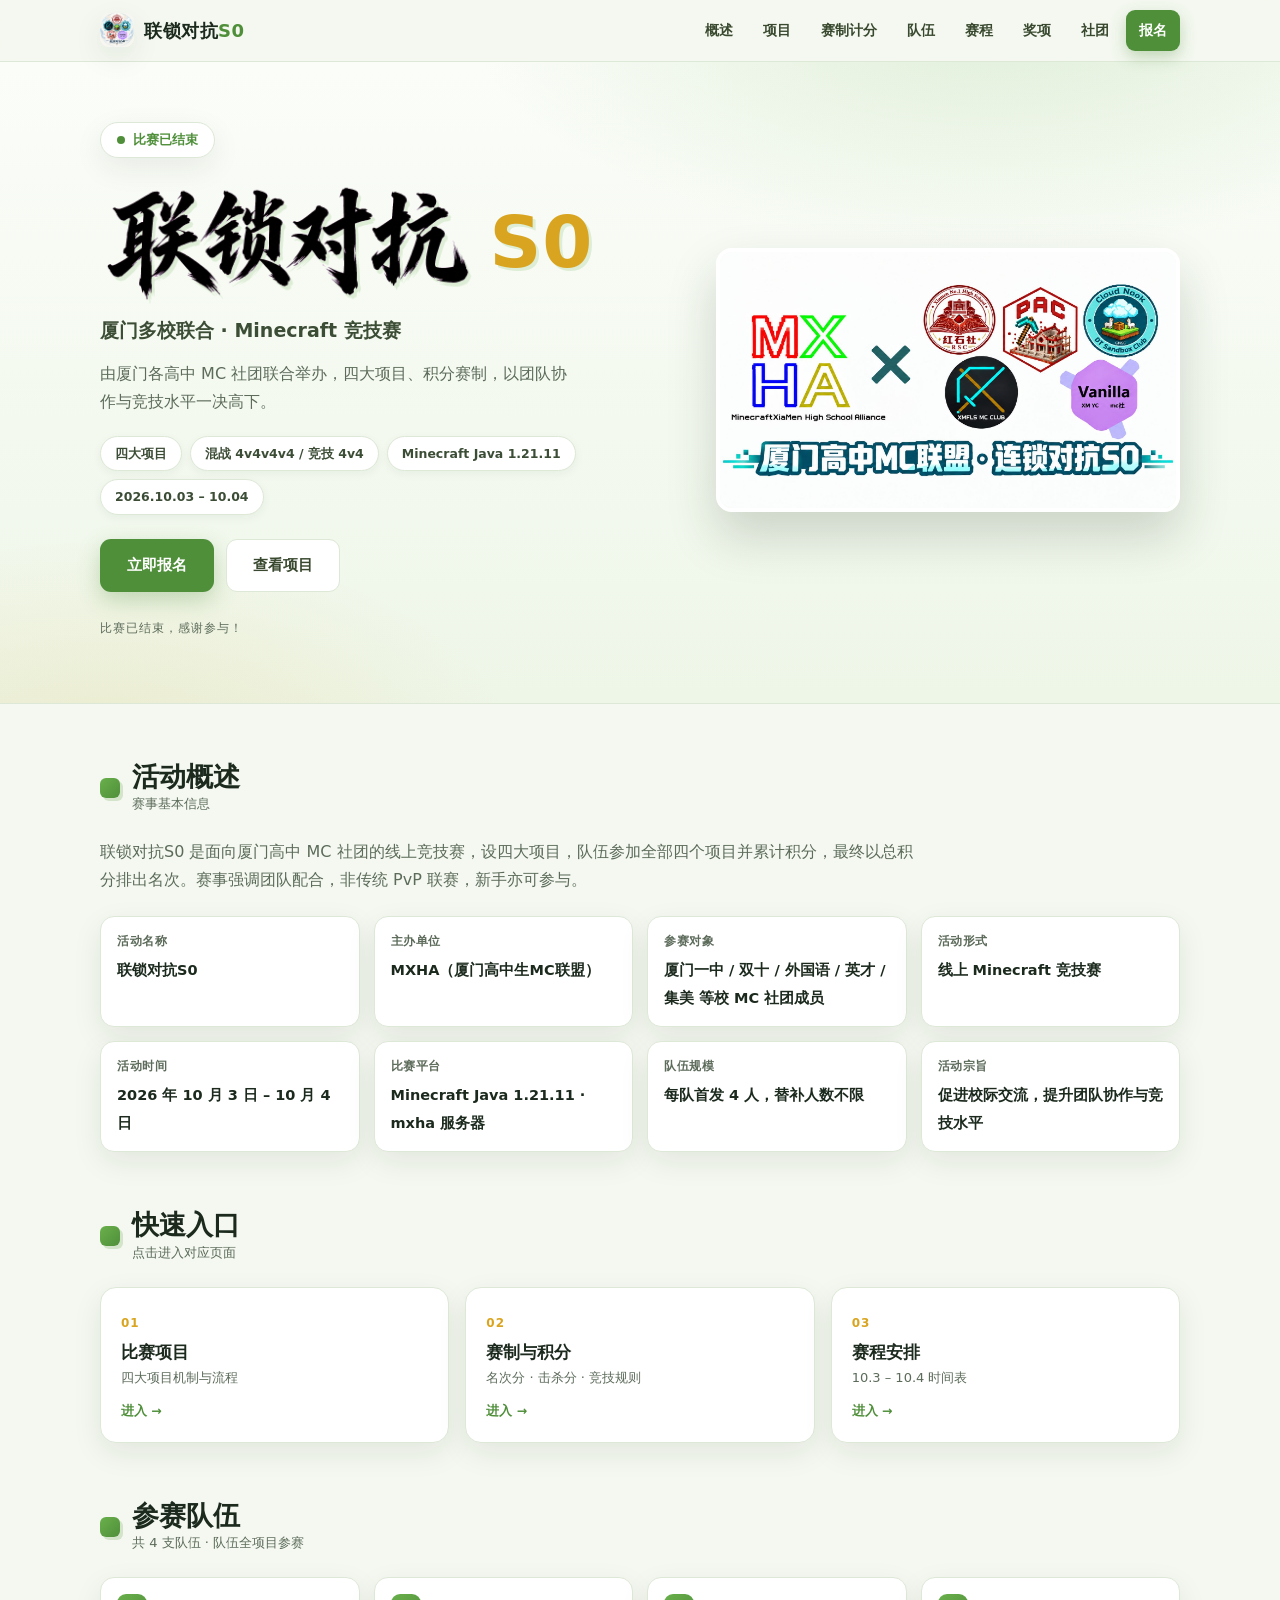
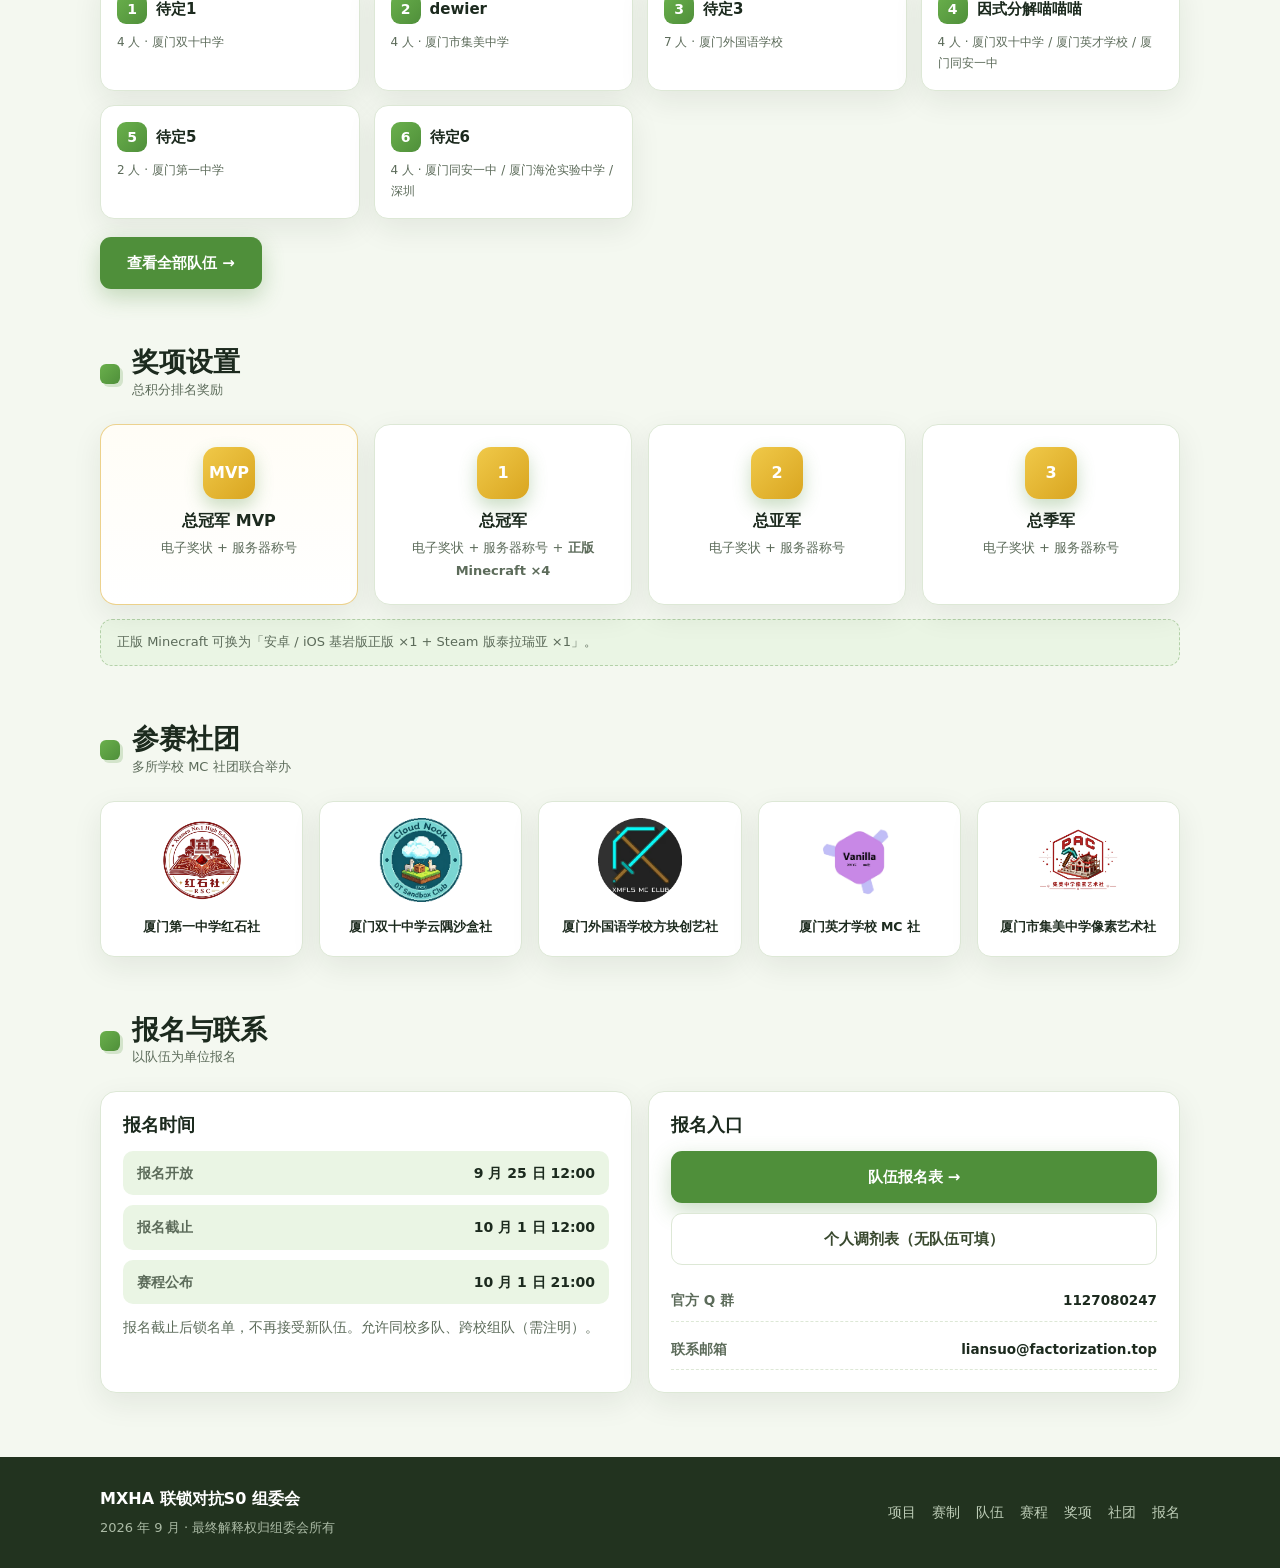
==== index.html @ 775bb88f "待定4更名因式分解喵喵喵+队长Shino_wu，队长置顶显示(v22)" ====
<!DOCTYPE html>
<html lang="zh-CN">
<head>
<meta charset="UTF-8">
<meta name="viewport" content="width=device-width, initial-scale=1">
<meta name="description" content="联锁对抗S0 · 厦门多校联合 Minecraft 竞技赛｜四大项目 · 积分赛制｜2026.10.03–10.04">
<title>联锁对抗S0 · 厦门多校联合 Minecraft 竞技赛</title>
<link rel="icon" href="assets/海报-圆形版.png">
<link rel="stylesheet" href="styles.css?v=22">
</head>
<body>

<a class="skip" href="#home">跳到内容</a>
<div class="progress" id="progress"></div>

<header class="nav" id="nav">
  <div class="nav-inner">
    <a class="brand" href="index.html">
      <img src="assets/海报-圆形版.png" alt="联锁对抗S0">
      <span>联锁对抗<em>S0</em></span>
    </a>
    <button class="nav-toggle" id="navToggle" aria-label="菜单">☰</button>
    <nav class="nav-links" id="navLinks">
      <a href="index.html#about">概述</a>
      <a href="projects.html">项目</a>
      <a href="rules.html">赛制计分</a>
      <a href="teams.html">队伍</a>
      <a href="schedule.html">赛程</a>
      <a href="index.html#awards">奖项</a>
      <a href="index.html#clubs">社团</a>
      <a class="nav-cta" href="index.html#join">报名</a>
    </nav>
  </div>
</header>

<main>

<!-- ================= HERO ================= -->
<section class="hero" id="home">
  <div class="hero-bg"></div>
  <div class="hero-inner">
    <div class="hero-text">
      <span class="badge" id="statusBadge"><i></i><span id="statusText">加载中…</span></span>
      <h1 class="hero-title"><img src="assets/title.png" alt="联锁对抗" class="hero-title-img"><span class="gold">S0</span></h1>
      <p class="sub">厦门多校联合 · Minecraft 竞技赛</p>
      <p class="lead">由厦门各高中 MC 社团联合举办，四大项目、积分赛制，以团队协作与竞技水平一决高下。</p>
      <div class="chips">
        <span class="chip">四大项目</span>
        <span class="chip">混战 4v4v4v4 / 竞技 4v4</span>
        <span class="chip">Minecraft Java 1.21.11</span>
        <span class="chip">2026.10.03 – 10.04</span>
      </div>
      <div class="hero-actions">
        <a class="btn btn-primary" href="index.html#join">立即报名</a>
        <a class="btn btn-ghost" href="projects.html">查看项目</a>
      </div>
      <div class="countdown" id="countdown" data-target="2026-10-03T18:30:00+08:00"></div>
    </div>
    <div class="hero-art">
      <img src="assets/海报-横版.jpg" alt="联锁对抗S0 宣传海报">
    </div>
  </div>
</section>

<!-- ================= 概述 ================= -->
<section class="section" id="about">
  <div class="sec-head">
    <span class="blk"></span>
    <div><h2>活动概述</h2><p>赛事基本信息</p></div>
  </div>
  <p class="about-desc">联锁对抗S0 是面向厦门高中 MC 社团的线上竞技赛，设四大项目，队伍参加全部四个项目并累计积分，最终以总积分排出名次。赛事强调团队配合，非传统 PvP 联赛，新手亦可参与。</p>
  <div class="facts">
    <div class="fact"><span>活动名称</span><b>联锁对抗S0</b></div>
    <div class="fact"><span>主办单位</span><b>MXHA（厦门高中生MC联盟）</b></div>
    <div class="fact"><span>参赛对象</span><b>厦门一中 / 双十 / 外国语 / 英才 / 集美 等校 MC 社团成员</b></div>
    <div class="fact"><span>活动形式</span><b>线上 Minecraft 竞技赛</b></div>
    <div class="fact"><span>活动时间</span><b>2026 年 10 月 3 日 – 10 月 4 日</b></div>
    <div class="fact"><span>比赛平台</span><b>Minecraft Java 1.21.11 · mxha 服务器</b></div>
    <div class="fact"><span>队伍规模</span><b>每队首发 4 人，替补人数不限</b></div>
    <div class="fact"><span>活动宗旨</span><b>促进校际交流，提升团队协作与竞技水平</b></div>
  </div>
</section>

<!-- ================= 快捷入口 ================= -->
<section class="section" id="hub">
  <div class="sec-head">
    <span class="blk"></span>
    <div><h2>快速入口</h2><p>点击进入对应页面</p></div>
  </div>
  <div class="hub-grid">
    <a class="hub-card" href="projects.html">
      <span class="hnum">01</span>
      <h3>比赛项目</h3>
      <p>四大项目机制与流程</p>
      <span class="harrow">进入 →</span>
    </a>
    <a class="hub-card" href="rules.html">
      <span class="hnum">02</span>
      <h3>赛制与积分</h3>
      <p>名次分 · 击杀分 · 竞技规则</p>
      <span class="harrow">进入 →</span>
    </a>
    <a class="hub-card" href="schedule.html">
      <span class="hnum">03</span>
      <h3>赛程安排</h3>
      <p>10.3 – 10.4 时间表</p>
      <span class="harrow">进入 →</span>
    </a>
  </div>
</section>

<!-- ================= 队伍预览 ================= -->
<section class="section" id="teams">
  <div class="sec-head">
    <span class="blk"></span>
    <div><h2>参赛队伍</h2><p>共 4 支队伍 · 队伍全项目参赛</p></div>
  </div>
  <div class="team-preview" id="teamPreview"></div>
  <noscript>
    <div class="team-preview">
      <a class="tmini" href="teams.html"><span class="tmini-head"><span class="tmini-num">1</span><span class="tmini-name">待定1</span></span><span class="tmini-meta">4 人 · 厦门双十中学</span></a>
      <a class="tmini" href="teams.html"><span class="tmini-head"><span class="tmini-num">2</span><span class="tmini-name">dewier</span></span><span class="tmini-meta">4 人 · 厦门市集美中学</span></a>
      <a class="tmini" href="teams.html"><span class="tmini-head"><span class="tmini-num">3</span><span class="tmini-name">待定3</span></span><span class="tmini-meta">7 人 · 厦门外国语学校</span></a>
      <a class="tmini" href="teams.html"><span class="tmini-head"><span class="tmini-num">4</span><span class="tmini-name">因式分解喵喵喵</span></span><span class="tmini-meta">4 人 · 厦门双十中学 / 厦门英才学校 / 厦门同安一中</span></a>
      <a class="tmini" href="teams.html"><span class="tmini-head"><span class="tmini-num">5</span><span class="tmini-name">待定5</span></span><span class="tmini-meta">2 人 · 厦门第一中学</span></a>
      <a class="tmini" href="teams.html"><span class="tmini-head"><span class="tmini-num">6</span><span class="tmini-name">待定6</span></span><span class="tmini-meta">4 人 · 厦门同安一中 / 厦门海沧实验中学 / 深圳</span></a>
    </div>
  </noscript>
  <div class="hero-actions" style="margin-top:18px">
    <a class="btn btn-primary" href="teams.html">查看全部队伍 →</a>
  </div>
</section>

<!-- ================= 奖项 ================= -->
<section class="section" id="awards">
  <div class="sec-head">
    <span class="blk"></span>
    <div><h2>奖项设置</h2><p>总积分排名奖励</p></div>
  </div>
  <div class="awards">
    <div class="award gold-award"><div class="medal">MVP</div><h3>总冠军 MVP</h3><p>电子奖状 + 服务器称号</p></div>
    <div class="award"><div class="medal">1</div><h3>总冠军</h3><p>电子奖状 + 服务器称号 + <b>正版 Minecraft ×4</b></p></div>
    <div class="award"><div class="medal">2</div><h3>总亚军</h3><p>电子奖状 + 服务器称号</p></div>
    <div class="award"><div class="medal">3</div><h3>总季军</h3><p>电子奖状 + 服务器称号</p></div>
  </div>
  <div class="note">正版 Minecraft 可换为「安卓 / iOS 基岩版正版 ×1 + Steam 版泰拉瑞亚 ×1」。</div>
</section>

<!-- ================= 社团 ================= -->
<section class="section" id="clubs">
  <div class="sec-head">
    <span class="blk"></span>
    <div><h2>参赛社团</h2><p>多所学校 MC 社团联合举办</p></div>
  </div>
  <div class="clubs">
    <div class="club"><img src="assets/厦门第一中学红石社-社徽.png" alt="厦门第一中学红石社"><span>厦门第一中学红石社</span></div>
    <div class="club"><img src="assets/厦门双十中学云隅沙盒社-社徽.png" alt="厦门双十中学云隅沙盒社"><span>厦门双十中学云隅沙盒社</span></div>
    <div class="club"><img src="assets/厦门外国语学校方块创艺社-社徽.png" alt="厦门外国语学校方块创艺社"><span>厦门外国语学校方块创艺社</span></div>
    <div class="club"><img src="assets/厦门英才学校mc社-社徽.png" alt="厦门英才学校 MC 社"><span>厦门英才学校 MC 社</span></div>
    <div class="club"><img src="assets/厦门市集美中学像素艺术社-社徽.png" alt="厦门市集美中学像素艺术社"><span>厦门市集美中学像素艺术社</span></div>
  </div>
</section>

<!-- ================= 报名 ================= -->
<section class="section" id="join">
  <div class="sec-head">
    <span class="blk"></span>
    <div><h2>报名与联系</h2><p>以队伍为单位报名</p></div>
  </div>
  <div class="join-grid">
    <div class="join-card">
      <h3>报名时间</h3>
      <ul class="timeline">
        <li><span>报名开放</span><b>9 月 25 日 12:00</b></li>
        <li><span>报名截止</span><b>10 月 1 日 12:00</b></li>
        <li><span>赛程公布</span><b>10 月 1 日 21:00</b></li>
      </ul>
      <p class="muted">报名截止后锁名单，不再接受新队伍。允许同校多队、跨校组队（需注明）。</p>
    </div>
    <div class="join-card">
      <h3>报名入口</h3>
      <a class="btn btn-primary block" href="https://wj.qq.com/s2/28008100/887n/" target="_blank" rel="noopener">队伍报名表 →</a>
      <a class="btn btn-ghost block" href="https://wj.qq.com/s2/28017419/l4mc/" target="_blank" rel="noopener">个人调剂表（无队伍可填）</a>
      <div class="contact">
        <div><span>官方 Q 群</span><b>1127080247</b></div>
        <div><span>联系邮箱</span><b>liansuo@factorization.top</b></div>
      </div>
    </div>
  </div>
</section>

</main>

<footer class="footer">
  <div class="footer-inner">
    <div>
      <b>MXHA 联锁对抗S0 组委会</b>
      <p>2026 年 9 月 · 最终解释权归组委会所有</p>
    </div>
    <div class="footer-links">
      <a href="projects.html">项目</a>
      <a href="rules.html">赛制</a>
      <a href="teams.html">队伍</a>
      <a href="schedule.html">赛程</a>
      <a href="#awards">奖项</a>
      <a href="#clubs">社团</a>
      <a href="#join">报名</a>
    </div>
  </div>
</footer>

<script src="app.js?v=22"></script>
<script src="data/teams.js?v=22"></script>
<script>
(function () {
  'use strict';
  var D = window.LSF_TEAMS;
  if (!D || !D.teams) return;
  var host = document.getElementById('teamPreview');
  if (!host) return;
  D.teams.forEach(function (t) {
    var a = document.createElement('a');
    a.className = 'tmini';
    a.setAttribute('href', 'teams.html');
    var head = document.createElement('span');
    head.className = 'tmini-head';
    var num = document.createElement('span');
    num.className = 'tmini-num';
    num.textContent = t.id;
    var name = document.createElement('span');
    name.className = 'tmini-name';
    name.textContent = t.name;
    head.appendChild(num);
    head.appendChild(name);
    a.appendChild(head);
    var meta = document.createElement('span');
    meta.className = 'tmini-meta';
    meta.textContent = t.members.length + ' 人 · ' + t.schools.join(' / ');
    a.appendChild(meta);
    host.appendChild(a);
  });
})();
</script>
</body>
</html>
---- styles.css ----
:root{
  --grass:#4f8f3a;
  --grass2:#6ab04c;
  --grass-soft:#eaf5e4;
  --gold:#d9a520;
  --gold-soft:#fbf3dc;
  --ink:#1c2a1e;
  --muted:#5c6b5a;
  --line:#dde8d6;
  --card:#ffffff;
  --bg:#f4f8f0;
  --bg2:#eaf2e3;
  --shadow:0 10px 30px rgba(28,42,30,.08);
  --radius:16px;
  --max:1120px;
}
*{box-sizing:border-box}
html{scroll-behavior:smooth}
body{
  margin:0; background:var(--bg); color:var(--ink);
  font-family:"Noto Sans SC","PingFang SC","Microsoft YaHei",system-ui,-apple-system,"Segoe UI",sans-serif;
  line-height:1.75; -webkit-font-smoothing:antialiased;
}
a{color:inherit; text-decoration:none}
img{max-width:100%; display:block}
h1,h2,h3,h4{line-height:1.25; margin:0}
p{margin:0}
.skip{position:absolute;left:-999px;top:0;background:#fff;padding:8px 14px;border-radius:0 0 8px 0;z-index:99}
.skip:focus{left:0}

/* progress */
.progress{position:fixed;top:0;left:0;height:3px;width:0;z-index:60;
  background:linear-gradient(90deg,var(--grass2),var(--gold));transition:width .1s linear}

/* nav */
.nav{position:sticky;top:0;z-index:50;background:rgba(244,248,240,.82);
  backdrop-filter:blur(12px);border-bottom:1px solid var(--line)}
.nav-inner{max-width:var(--max);margin:0 auto;padding:10px 20px;display:flex;align-items:center;gap:18px}
.brand{display:flex;align-items:center;gap:10px;font-weight:900;font-size:18px;letter-spacing:.5px}
.brand img{width:34px;height:34px;border-radius:9px;object-fit:cover;box-shadow:var(--shadow)}
.brand em{color:var(--grass);font-style:normal}
.nav-links{margin-left:auto;display:flex;align-items:center;gap:4px}
.nav-links a{padding:8px 13px;border-radius:9px;font-size:14px;font-weight:600;color:#39492f;transition:.2s}
.nav-links a:hover{background:var(--grass-soft);color:var(--grass)}
.nav-cta{background:var(--grass);color:#fff !important;box-shadow:0 6px 16px rgba(79,143,58,.32)}
.nav-cta:hover{background:#457d32;color:#fff !important}
.nav-toggle{display:none;margin-left:auto;background:none;border:0;font-size:22px;color:var(--ink);cursor:pointer}

/* hero */
.hero{position:relative;overflow:hidden;border-bottom:1px solid var(--line)}
.hero-bg{position:absolute;inset:0;
  background:
    radial-gradient(900px 420px at 78% -10%,rgba(106,176,76,.20),transparent 60%),
    radial-gradient(700px 380px at 8% 110%,rgba(217,165,32,.14),transparent 60%),
    linear-gradient(180deg,#fbfdf9,#eef6e8);
}
.hero-inner{position:relative;max-width:var(--max);margin:0 auto;padding:60px 20px 64px;
  display:grid;grid-template-columns:1.1fr .9fr;gap:48px;align-items:center}
.badge{display:inline-flex;align-items:center;gap:8px;padding:6px 16px;border-radius:999px;
  background:#fff;border:1px solid var(--line);font-size:13px;font-weight:700;color:var(--grass);box-shadow:var(--shadow)}
.badge i{width:8px;height:8px;border-radius:50%;background:currentColor}
.badge.is-live{color:#d9534f} .badge.is-live i{animation:blink 1s steps(2) infinite}
.badge.is-soon{color:#8a948a}
@keyframes blink{50%{opacity:.25}}
.hero h1{font-size:clamp(40px,7vw,72px);font-weight:900;letter-spacing:1px;margin:18px 0 6px;color:#22331f;
  text-shadow:3px 3px 0 rgba(106,176,76,.18)}
.hero h1 .gold{color:var(--gold)}
.hero-title{display:flex;align-items:center;gap:14px;flex-wrap:wrap}
.hero-title-img{height:clamp(64px,11vw,132px);width:auto;display:block;
  filter:drop-shadow(3px 4px 0 rgba(106,176,76,.18))}
.sub{font-size:clamp(15px,2.4vw,19px);font-weight:800;color:#3c4d36}
.lead{margin-top:12px;color:var(--muted);max-width:46ch}
.chips{display:flex;flex-wrap:wrap;gap:8px;margin-top:20px}
.chip{font-size:12.5px;font-weight:700;color:#3c4d36;background:#fff;border:1px solid var(--line);
  border-radius:999px;padding:6px 14px;box-shadow:0 3px 10px rgba(28,42,30,.05)}
.hero-actions{display:flex;gap:12px;margin-top:24px;flex-wrap:wrap}
.btn{display:inline-block;padding:12px 26px;border-radius:11px;font-weight:800;font-size:15px;
  border:1px solid transparent;cursor:pointer;transition:.22s}
.btn-primary{background:var(--grass);color:#fff;box-shadow:0 8px 22px rgba(79,143,58,.3)}
.btn-primary:hover{transform:translateY(-2px);box-shadow:0 12px 26px rgba(79,143,58,.36)}
.btn-ghost{background:#fff;border-color:var(--line);color:#39492f}
.btn-ghost:hover{border-color:var(--grass);color:var(--grass)}
.btn.block{display:block;text-align:center;margin-bottom:10px}
.countdown{display:flex;gap:10px;flex-wrap:wrap;margin-top:26px}
.cd-box{min-width:66px;padding:9px 14px;border-radius:12px;background:#22331f;color:#eef7e8;text-align:center;box-shadow:var(--shadow)}
.cd-box b{display:block;font-size:22px;font-weight:900}
.cd-box span{font-size:11px;opacity:.75;letter-spacing:1px}
.cd-label{width:100%;font-size:12px;color:var(--muted);letter-spacing:1px}
.hero-art img{border-radius:var(--radius);box-shadow:0 24px 50px rgba(28,42,30,.18);border:4px solid #fff}

/* section */
.section{max-width:var(--max);margin:0 auto;padding:56px 20px 0}
.sec-head{display:flex;align-items:center;gap:12px;margin-bottom:22px}
.sec-head .blk{width:20px;height:20px;border-radius:6px;flex:none;
  background:linear-gradient(135deg,var(--grass2),var(--grass));box-shadow:3px 3px 0 rgba(79,143,58,.2)}
.sec-head h2{font-size:clamp(21px,3.4vw,27px);font-weight:900}
.sec-head p{font-size:13px;color:var(--muted)}
.sub-head{font-size:17px;font-weight:800;margin:26px 0 12px;padding-left:12px;border-left:4px solid var(--grass)}
.about-desc{color:var(--muted);max-width:80ch;margin-bottom:22px}

.facts{display:grid;grid-template-columns:repeat(4,1fr);gap:14px}
.fact{background:var(--card);border:1px solid var(--line);border-radius:14px;padding:14px 16px;box-shadow:var(--shadow)}
.fact span{display:block;font-size:12px;color:var(--muted);font-weight:700;letter-spacing:.5px;margin-bottom:4px}
.fact b{font-size:14.5px}

/* projects */
.projects{display:grid;grid-template-columns:repeat(4,1fr);gap:18px}
.pcard{background:var(--card);border:1px solid var(--line);border-radius:var(--radius);overflow:hidden;
  box-shadow:var(--shadow);transition:.25s;display:flex;flex-direction:column}
.pcard:hover{transform:translateY(-6px);box-shadow:0 18px 40px rgba(28,42,30,.14);border-color:rgba(79,143,58,.35)}
.pcover{position:relative;aspect-ratio:16/10;background:linear-gradient(135deg,#dfeed6,#c8e0bb)}
.pcover img{position:absolute;inset:0;width:100%;height:100%;object-fit:cover}
.pbody{padding:16px 18px 20px}
.ptag{display:inline-block;font-size:11.5px;font-weight:800;color:var(--grass);background:var(--grass-soft);
  border-radius:999px;padding:3px 10px;margin-bottom:8px}
.pcard h3{font-size:19px;font-weight:900}
.pen{font-size:11px;letter-spacing:1.5px;text-transform:uppercase;color:#93a08e;font-weight:800;margin-bottom:8px}
.pbody p{font-size:13.5px;color:var(--muted)}

/* tables */
.table-wrap{border:1px solid var(--line);border-radius:14px;overflow:hidden;box-shadow:var(--shadow);background:#fff}
table{width:100%;border-collapse:collapse;font-size:14px}
th,td{padding:11px 14px;text-align:left;border-bottom:1px solid var(--line)}
th{background:#f2f8ec;font-weight:800;color:#33452c;font-size:12.5px;white-space:nowrap}
tbody tr:last-child td{border-bottom:none}
tbody tr:hover{background:#f8fcf5}
td.g{color:var(--gold);font-weight:900}
.schedule .day{font-weight:900;color:var(--grass)}

.two-col{display:grid;grid-template-columns:1fr 1fr;gap:16px;margin-top:18px}
.panel{background:var(--card);border:1px solid var(--line);border-radius:14px;padding:18px 20px;box-shadow:var(--shadow)}
.panel h4{font-size:15px;font-weight:900;margin-bottom:8px}
.panel p{font-size:14px}
.muted{color:var(--muted);font-size:13.5px !important}
pre{margin:8px 0 0;background:#22331f;color:#dcefd2;padding:14px 16px;border-radius:10px;
  font-size:13px;overflow:auto;font-family:ui-monospace,Consolas,monospace}

.tick{list-style:none;margin:0;padding:0;display:grid;gap:8px}
.tick li{position:relative;padding:10px 14px 10px 38px;background:#fff;border:1px solid var(--line);
  border-radius:12px;font-size:14px;box-shadow:var(--shadow)}
.tick li::before{content:"";position:absolute;left:14px;top:16px;width:12px;height:12px;border-radius:4px;
  background:linear-gradient(135deg,var(--grass2),var(--grass))}

.note{margin-top:14px;font-size:13px;color:var(--muted);background:var(--grass-soft);
  border:1px dashed rgba(79,143,58,.35);border-radius:12px;padding:11px 16px}

/* awards */
.awards{display:grid;grid-template-columns:repeat(4,1fr);gap:16px}
.award{background:var(--card);border:1px solid var(--line);border-radius:var(--radius);padding:22px 18px;
  text-align:center;box-shadow:var(--shadow)}
.award .medal{width:52px;height:52px;margin:0 auto 12px;border-radius:14px;display:flex;align-items:center;justify-content:center;
  font-weight:900;font-size:16px;color:#fff;background:linear-gradient(135deg,var(--grass2),var(--grass));
  box-shadow:0 8px 18px rgba(79,143,58,.3)}
.award h3{font-size:16px;font-weight:900;margin-bottom:6px}
.award p{font-size:13px;color:var(--muted)}
.award .medal,.gold-award .medal{background:linear-gradient(135deg,#f0c949,var(--gold))}
.gold-award{border-color:rgba(217,165,32,.5);background:linear-gradient(180deg,#fffdf6,#fff)}

/* join */
.join-grid{display:grid;grid-template-columns:1fr 1fr;gap:16px}
.join-card{background:var(--card);border:1px solid var(--line);border-radius:var(--radius);padding:22px;box-shadow:var(--shadow)}
.join-card h3{font-size:18px;font-weight:900;margin-bottom:14px}
.timeline{list-style:none;margin:0 0 12px;padding:0;display:grid;gap:10px}
.timeline li{display:flex;justify-content:space-between;gap:10px;padding:10px 14px;border-radius:10px;
  background:var(--grass-soft);font-size:14px}
.timeline li span{color:var(--muted);font-weight:700}
.contact{margin-top:16px;display:grid;gap:8px}
.contact div{display:flex;justify-content:space-between;gap:10px;font-size:13.5px;padding:8px 0;border-bottom:1px dashed var(--line)}
.contact span{color:var(--muted);font-weight:700}
.contact a{color:var(--grass);font-weight:700}

/* clubs */
.clubs{display:grid;grid-template-columns:repeat(5,1fr);gap:16px}
.club{background:var(--card);border:1px solid var(--line);border-radius:14px;padding:16px 12px;text-align:center;
  box-shadow:var(--shadow);transition:.25s}
.club:hover{transform:translateY(-4px);border-color:rgba(79,143,58,.35)}
.club img{width:84px;height:84px;object-fit:contain;margin:0 auto 10px}
.club span{font-size:12.5px;font-weight:700}

/* footer */
.footer{margin-top:64px;background:#22331f;color:#d9e8d2}
.footer-inner{max-width:var(--max);margin:0 auto;padding:28px 20px;display:flex;justify-content:space-between;
  align-items:center;gap:16px;flex-wrap:wrap}
.footer b{color:#fff}
.footer p{font-size:13px;opacity:.75;margin-top:4px}
.footer-links{display:flex;gap:16px;font-size:13.5px}
.footer-links a{opacity:.85} .footer-links a:hover{opacity:1;color:var(--grass2)}

/* reveal */
.reveal{opacity:0;transform:translateY(18px);transition:opacity .6s,transform .6s}
.reveal.in{opacity:1;transform:none}

/* responsive */
@media(max-width:1024px){
  .hero-inner{grid-template-columns:1fr;gap:32px}
  .hero-art{order:-1}
  .facts{grid-template-columns:repeat(2,1fr)}
  .projects{grid-template-columns:repeat(2,1fr)}
  .awards{grid-template-columns:repeat(2,1fr)}
  .clubs{grid-template-columns:repeat(3,1fr)}
}
@media(max-width:720px){
  .nav-toggle{display:block}
  .nav-links{position:absolute;top:100%;left:0;right:0;flex-direction:column;align-items:stretch;gap:2px;
    background:#fff;border-bottom:1px solid var(--line);padding:10px;box-shadow:var(--shadow);display:none}
  .nav-links.open{display:flex}
  .nav-links a{padding:12px 14px}
  .two-col,.join-grid{grid-template-columns:1fr}
  .facts,.projects,.awards{grid-template-columns:1fr}
  .clubs{grid-template-columns:repeat(2,1fr)}
  .section{padding-top:44px}
  th,td{padding:9px 10px;font-size:13px}
}

/* project card clickable */
.pcard{cursor:pointer}
.pcard:focus-visible{outline:3px solid var(--grass2);outline-offset:2px}
.pcard .more{display:inline-block;margin-top:12px;font-size:12.5px;font-weight:800;color:var(--grass)}
.pcard:hover .more{text-decoration:underline}

/* ===== 项目详情页 ===== */
.detail{max-width:840px;margin:0 auto;padding:40px 20px 0}
.detail-head{position:relative;background:var(--card);border:1px solid var(--line);border-radius:18px;
  padding:26px 28px;box-shadow:var(--shadow);overflow:hidden;animation:fadeUp .5s both}
.detail-head::before{content:"";position:absolute;left:0;top:0;bottom:0;width:6px;background:var(--accent,var(--grass))}
.detail-head .m-tag{display:inline-block;font-size:12px;font-weight:800;color:#fff;border-radius:999px;
  padding:4px 12px;margin-bottom:10px;background:var(--accent,var(--grass))}
.detail-head h1{font-size:clamp(26px,4.5vw,36px);font-weight:900;line-height:1.2}
.detail-head .m-en{font-size:11px;letter-spacing:2px;text-transform:uppercase;color:#93a08e;font-weight:800;margin-top:4px}
.detail-grid{display:grid;grid-template-columns:1fr 1fr;gap:16px;margin-top:18px}
.detail-sec{background:var(--card);border:1px solid var(--line);border-radius:16px;padding:18px 20px;
  box-shadow:var(--shadow);animation:fadeUp .5s both}
.detail-sec h2{font-size:16px;font-weight:900;margin-bottom:8px;padding-left:10px;border-left:4px solid var(--accent,var(--grass))}
.detail-sec ul{margin:0;padding-left:20px}
.detail-sec li{font-size:13.5px;color:#3c4d36;margin:4px 0}
.detail-sec.wide{grid-column:1 / -1}
.detail-cfg{display:grid;grid-template-columns:1fr 1fr;gap:8px 16px}
.detail-cfg .row{display:flex;justify-content:space-between;gap:10px;font-size:13px;
  padding:9px 13px;border-radius:10px;background:var(--grass-soft)}
.detail-cfg .row span{color:var(--muted);font-weight:700}
.detail-cta{margin:26px 0 8px;text-align:center}
@keyframes fadeUp{from{opacity:0;transform:translateY(16px)}to{opacity:1;transform:none}}
.detail-sec:nth-child(1){animation-delay:.05s}
.detail-sec:nth-child(2){animation-delay:.1s}
.detail-sec:nth-child(3){animation-delay:.15s}
.detail-sec:nth-child(4){animation-delay:.2s}
.detail-sec:nth-child(5){animation-delay:.25s}
.detail-sec:nth-child(6){animation-delay:.3s}
@media(max-width:640px){
  .detail{padding:26px 16px 0}
  .detail-grid{grid-template-columns:1fr}
  .detail-cfg{grid-template-columns:1fr}
}
@media(prefers-reduced-motion:reduce){
  .detail-head,.detail-sec{animation:none}
}

/* ===== 详情页背景（项目封面 + 毛玻璃） ===== */
body.detail-page{background:#eef4e8 center/cover no-repeat fixed}
body.bg-bedwars{background:linear-gradient(rgba(244,248,240,.82),rgba(244,248,240,.92)),url('assets/project-bedwars.png') center/cover no-repeat fixed}
body.bg-desert{background:linear-gradient(rgba(244,248,240,.82),rgba(244,248,240,.92)),url('assets/project-desert.png') center/cover no-repeat fixed}
body.bg-siege{background:linear-gradient(rgba(244,248,240,.82),rgba(244,248,240,.92)),url('assets/project-siege.png') center/cover no-repeat fixed}
body.bg-frostbite{background:linear-gradient(rgba(244,248,240,.82),rgba(244,248,240,.92)),url('assets/project-frostbite.png') center/cover no-repeat fixed}
body.detail-page .detail-head,
body.detail-page .detail-sec{
  background:rgba(255,255,255,.58);
  -webkit-backdrop-filter:blur(12px) saturate(1.3);
  backdrop-filter:blur(12px) saturate(1.3)}

/* ===== 队伍 / 赛程页 ===== */
.nav-links a.active{background:var(--grass-soft);color:var(--grass)}
/* 主页快捷入口 */
.hub-grid{display:grid;grid-template-columns:repeat(3,1fr);gap:16px}
.hub-card{display:block;background:var(--card);border:1px solid var(--line);border-radius:var(--radius);
  padding:20px 20px 18px;box-shadow:var(--shadow);transition:.25s}
.hub-card:hover{transform:translateY(-5px);border-color:rgba(79,143,58,.35);box-shadow:0 18px 40px rgba(28,42,30,.14)}
.hub-card .hnum{font-size:12px;font-weight:800;letter-spacing:1px;color:var(--gold)}
.hub-card h3{font-size:17px;font-weight:900;margin:6px 0 4px}
.hub-card p{font-size:13px;color:var(--muted)}
.hub-card .harrow{display:inline-block;margin-top:10px;font-size:12.5px;font-weight:800;color:var(--grass)}
.hub-card:hover .harrow{text-decoration:underline}
/* 主页队伍预览 */
.team-preview{display:grid;grid-template-columns:repeat(4,1fr);gap:14px}
.tmini{display:block;background:var(--card);border:1px solid var(--line);border-radius:14px;
  padding:16px;box-shadow:var(--shadow);transition:.25s}
.tmini:hover{transform:translateY(-4px);border-color:rgba(79,143,58,.35)}
.tmini-head{display:flex;align-items:center;gap:9px}
.tmini-num{width:30px;height:30px;flex:none;border-radius:9px;display:flex;align-items:center;justify-content:center;
  font-weight:900;font-size:14px;color:#fff;background:linear-gradient(135deg,var(--grass2),var(--grass))}
.tmini-name{font-weight:900;font-size:15px}
.tmini-meta{display:block;margin-top:8px;font-size:12px;color:var(--muted)}
.team-grid{display:grid;grid-template-columns:repeat(2,1fr);gap:18px;margin-top:8px}
.team-card{background:var(--card);border:1px solid var(--line);border-radius:var(--radius);padding:20px 22px;
  box-shadow:var(--shadow);transition:.25s}
.team-card:hover{transform:translateY(-4px);border-color:rgba(79,143,58,.35);box-shadow:0 18px 40px rgba(28,42,30,.14)}
.team-top{display:flex;align-items:center;gap:12px;margin-bottom:10px}
.team-num{width:38px;height:38px;flex:none;border-radius:12px;display:flex;align-items:center;justify-content:center;
  font-weight:900;font-size:16px;color:#fff;background:linear-gradient(135deg,var(--grass2),var(--grass));
  box-shadow:0 8px 18px rgba(79,143,58,.3)}
.team-name{font-size:19px;font-weight:900}
.team-tags{margin-left:auto;display:flex;gap:6px;flex-wrap:wrap;justify-content:flex-end}
.team-tag{font-size:11px;font-weight:800;color:var(--gold);background:var(--gold-soft);
  border-radius:999px;padding:3px 10px;white-space:nowrap}
.team-tag.is-tbd{color:var(--muted);background:var(--bg);border:1px solid var(--line)}
.team-schools{display:flex;flex-wrap:wrap;gap:6px;margin:6px 0 14px}
.school-tag{font-size:12px;font-weight:700;color:#3c4d36;background:var(--grass-soft);border-radius:999px;padding:3px 11px}
.roster{list-style:none;margin:0;padding:0;display:grid;grid-template-columns:1fr 1fr;gap:8px}
.roster li{display:flex;align-items:center;gap:8px;font-size:13.5px;background:var(--bg);
  border:1px solid var(--line);border-radius:10px;padding:8px 11px;font-weight:600;overflow:hidden;text-overflow:ellipsis}
.roster li::before{content:"";width:8px;height:8px;border-radius:50%;flex:none;
  background:linear-gradient(135deg,var(--grass2),var(--grass))}
.roster li.is-pending{color:var(--muted)}
.roster li.is-pending::before{background:var(--gold)}
.roster li.is-captain{background:var(--gold-soft);border-color:rgba(217,165,32,.55);color:#8a6d12;font-weight:800}
.roster li.is-captain::before{background:linear-gradient(135deg,#f0c949,var(--gold))}
.cap-badge{margin-left:auto;flex:none;font-size:11px;font-weight:800;color:#8a6d12;
  background:rgba(217,165,32,.20);border-radius:999px;padding:1px 8px}
.team-count{margin-top:14px;font-size:12px;color:var(--muted)}
td.ph{color:var(--muted);font-weight:600}
@media(max-width:820px){
  .team-grid{grid-template-columns:1fr}
  .roster{grid-template-columns:1fr}
}
@media(max-width:1024px){
  .hub-grid{grid-template-columns:repeat(2,1fr)}
  .team-preview{grid-template-columns:repeat(2,1fr)}
}
@media(max-width:640px){
  .hub-grid,.team-preview{grid-template-columns:1fr}
}
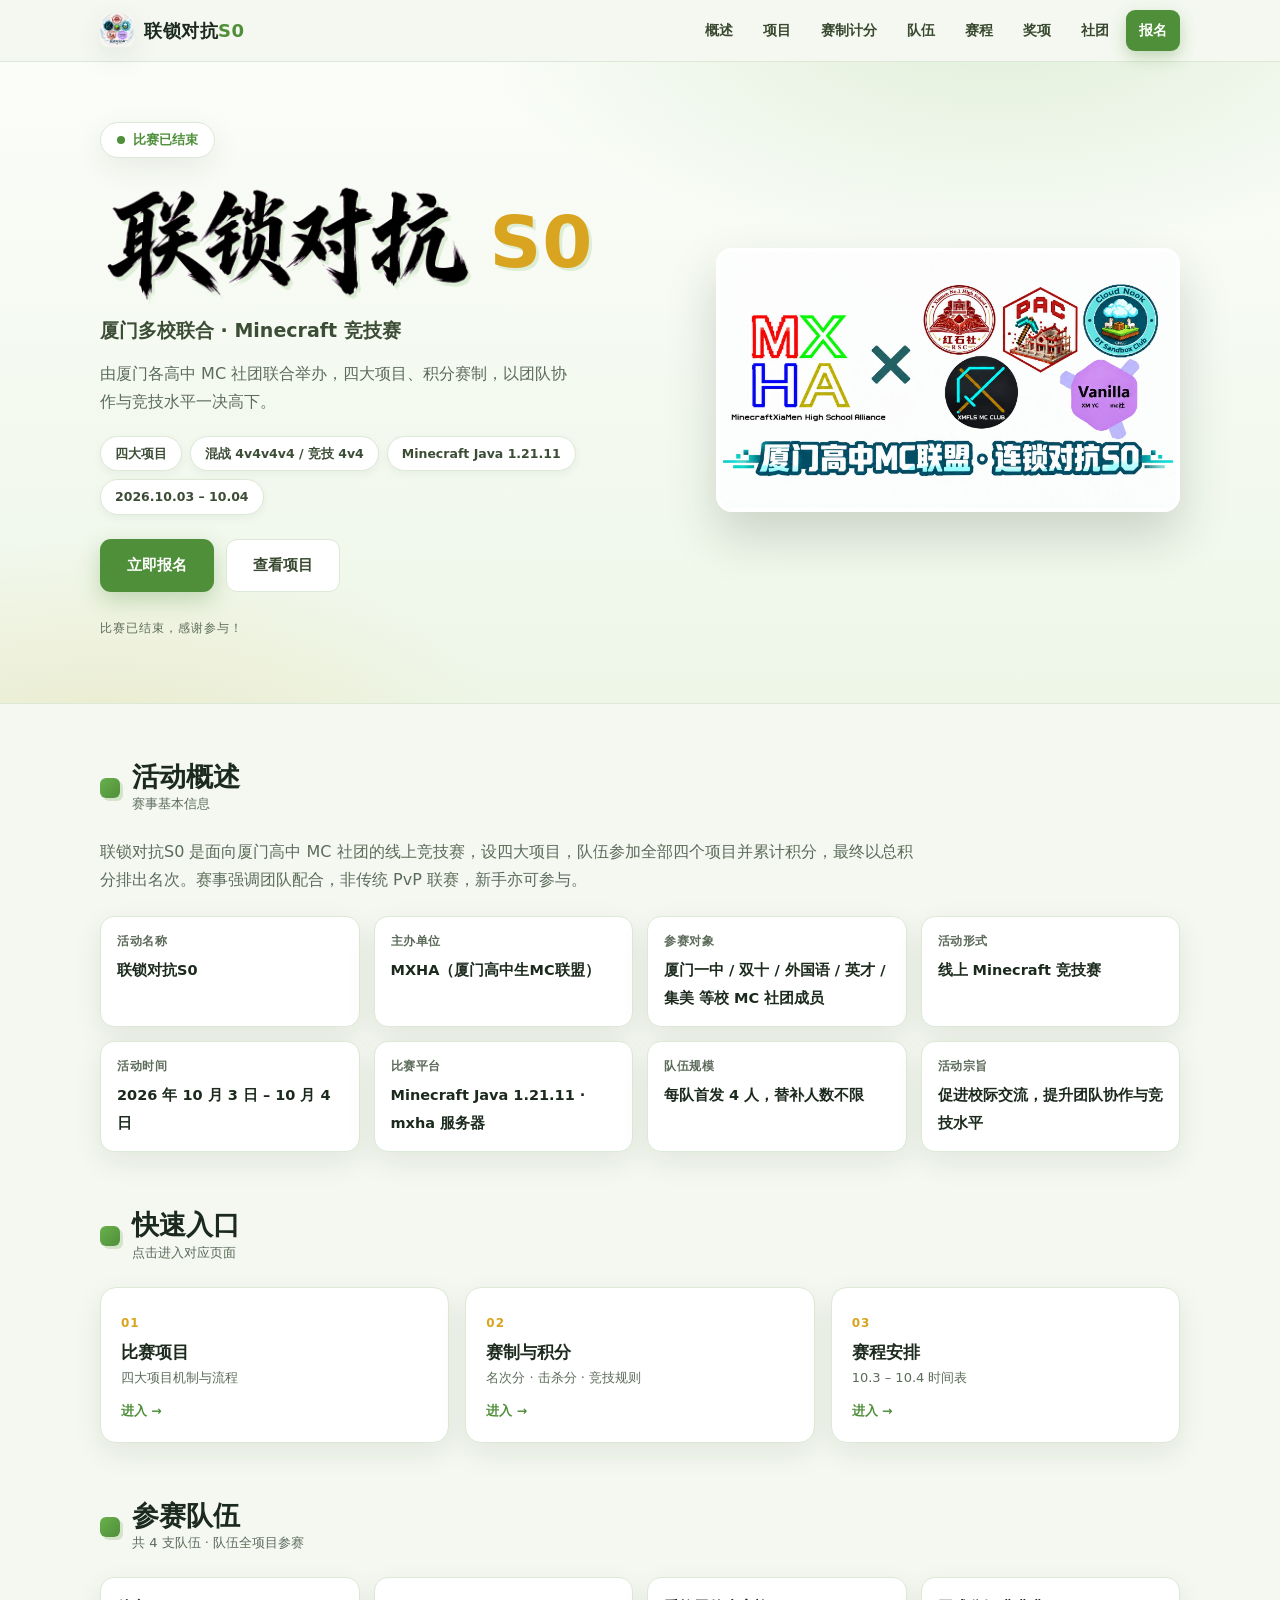
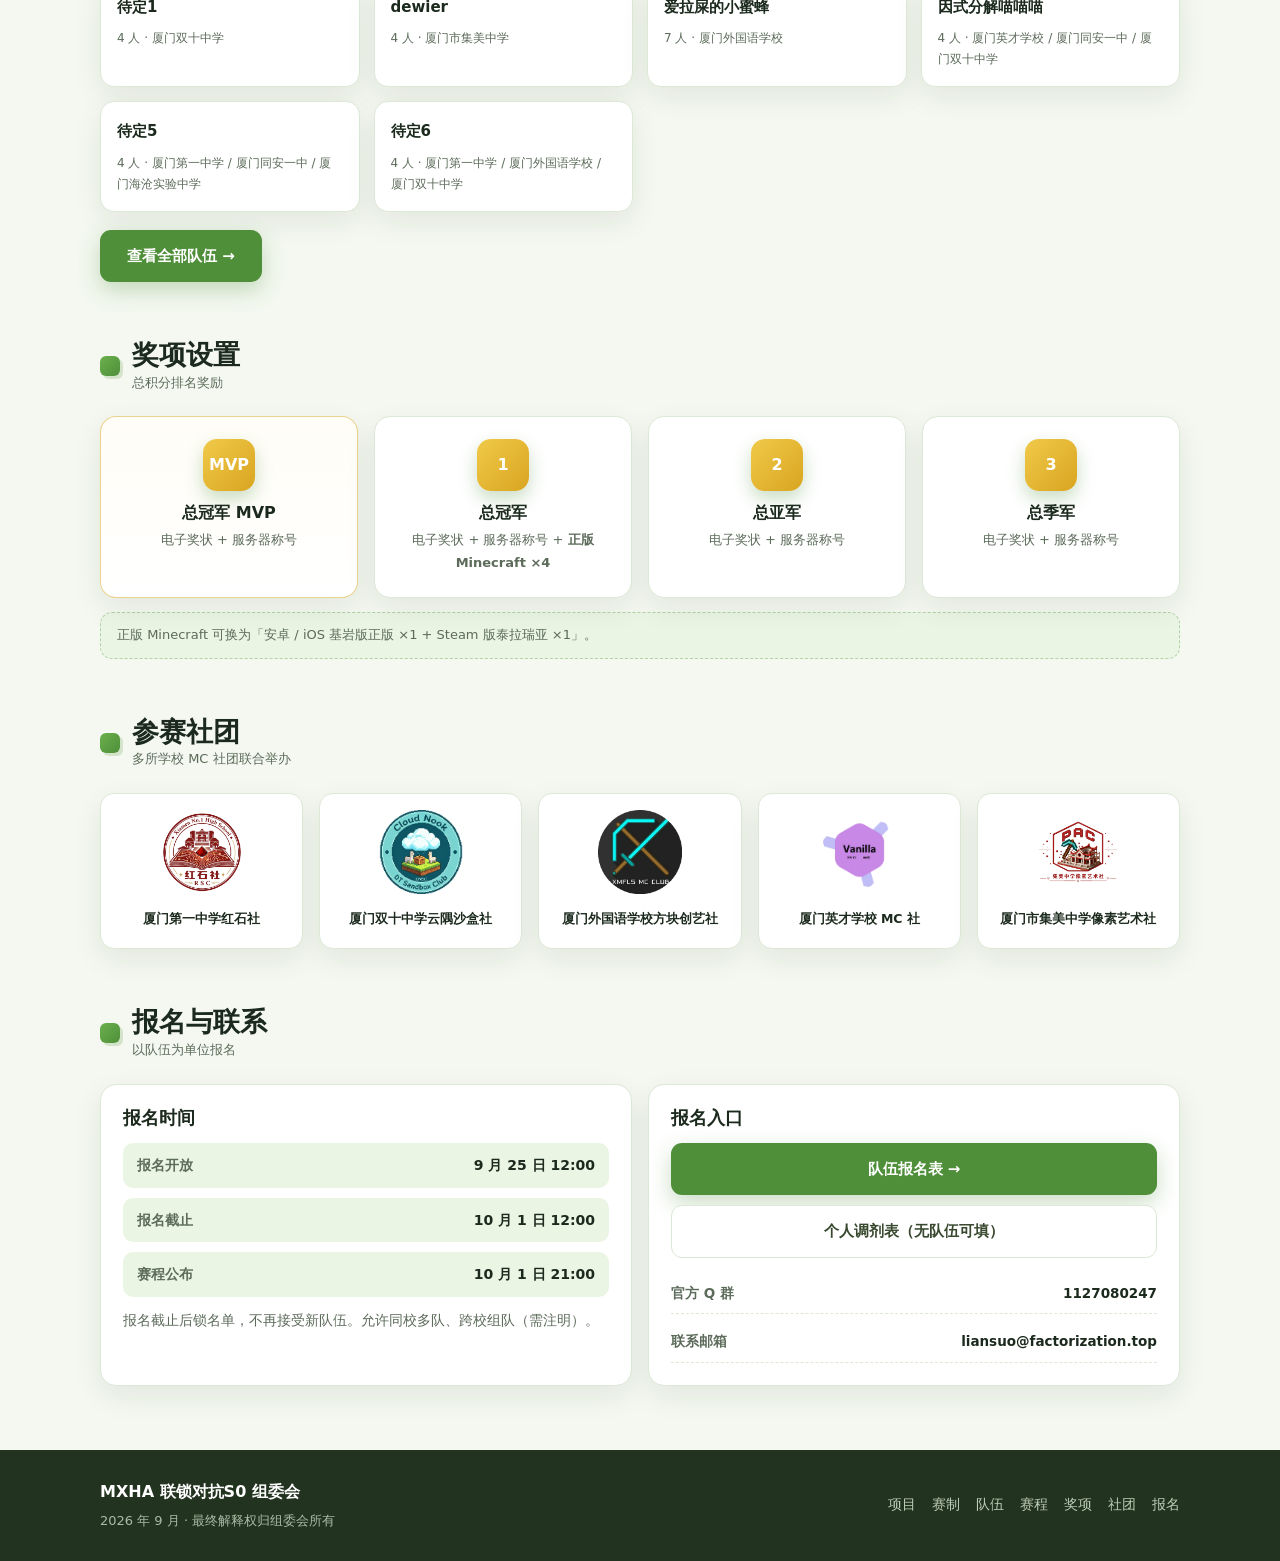
==== commit da2ec9da: "6队新赛程(10.3-10.4)、日期与状态更新、clh_lai、重生成三张海报(v30)" ====
--- a/index.html
+++ b/index.html
@@ -6,7 +6,7 @@
 <meta name="description" content="联锁对抗S0 · 厦门多校联合 Minecraft 竞技赛｜四大项目 · 积分赛制｜2026.10.03–10.04">
 <title>联锁对抗S0 · 厦门多校联合 Minecraft 竞技赛</title>
 <link rel="icon" href="assets/海报-圆形版.png">
-<link rel="stylesheet" href="styles.css?v=22">
+<link rel="stylesheet" href="styles.css?v=30">
 </head>
 <body>
 
@@ -54,7 +54,7 @@
         <a class="btn btn-primary" href="index.html#join">立即报名</a>
         <a class="btn btn-ghost" href="projects.html">查看项目</a>
       </div>
-      <div class="countdown" id="countdown" data-target="2026-10-03T18:30:00+08:00"></div>
+      <div class="countdown" id="countdown" data-target="2026-10-03T18:00:00+08:00"></div>
     </div>
     <div class="hero-art">
       <img src="assets/海报-横版.jpg" alt="联锁对抗S0 宣传海报">
@@ -118,12 +118,12 @@
   <div class="team-preview" id="teamPreview"></div>
   <noscript>
     <div class="team-preview">
-      <a class="tmini" href="teams.html"><span class="tmini-head"><span class="tmini-num">1</span><span class="tmini-name">待定1</span></span><span class="tmini-meta">4 人 · 厦门双十中学</span></a>
-      <a class="tmini" href="teams.html"><span class="tmini-head"><span class="tmini-num">2</span><span class="tmini-name">dewier</span></span><span class="tmini-meta">4 人 · 厦门市集美中学</span></a>
-      <a class="tmini" href="teams.html"><span class="tmini-head"><span class="tmini-num">3</span><span class="tmini-name">待定3</span></span><span class="tmini-meta">7 人 · 厦门外国语学校</span></a>
-      <a class="tmini" href="teams.html"><span class="tmini-head"><span class="tmini-num">4</span><span class="tmini-name">因式分解喵喵喵</span></span><span class="tmini-meta">4 人 · 厦门双十中学 / 厦门英才学校 / 厦门同安一中</span></a>
-      <a class="tmini" href="teams.html"><span class="tmini-head"><span class="tmini-num">5</span><span class="tmini-name">待定5</span></span><span class="tmini-meta">2 人 · 厦门第一中学</span></a>
-      <a class="tmini" href="teams.html"><span class="tmini-head"><span class="tmini-num">6</span><span class="tmini-name">待定6</span></span><span class="tmini-meta">4 人 · 厦门同安一中 / 厦门海沧实验中学 / 深圳</span></a>
+      <a class="tmini" href="teams.html"><span class="tmini-head"><span class="tmini-name">待定1</span></span><span class="tmini-meta">4 人 · 厦门双十中学</span></a>
+      <a class="tmini" href="teams.html"><span class="tmini-head"><span class="tmini-name">dewier</span></span><span class="tmini-meta">4 人 · 厦门市集美中学</span></a>
+      <a class="tmini" href="teams.html"><span class="tmini-head"><span class="tmini-name">爱拉屎的小蜜蜂</span></span><span class="tmini-meta">7 人 · 厦门外国语学校</span></a>
+      <a class="tmini" href="teams.html"><span class="tmini-head"><span class="tmini-name">因式分解喵喵喵</span></span><span class="tmini-meta">4 人 · 厦门英才学校 / 厦门同安一中 / 厦门双十中学</span></a>
+      <a class="tmini" href="teams.html"><span class="tmini-head"><span class="tmini-name">待定5</span></span><span class="tmini-meta">4 人 · 厦门第一中学 / 厦门同安一中 / 厦门海沧实验中学</span></a>
+      <a class="tmini" href="teams.html"><span class="tmini-head"><span class="tmini-name">待定6</span></span><span class="tmini-meta">4 人 · 厦门第一中学 / 厦门外国语学校 / 厦门双十中学</span></a>
     </div>
   </noscript>
   <div class="hero-actions" style="margin-top:18px">
@@ -209,8 +209,8 @@
   </div>
 </footer>
 
-<script src="app.js?v=22"></script>
-<script src="data/teams.js?v=22"></script>
+<script src="app.js?v=30"></script>
+<script src="data/teams.js?v=30"></script>
 <script>
 (function () {
   'use strict';
@@ -224,13 +224,9 @@
     a.setAttribute('href', 'teams.html');
     var head = document.createElement('span');
     head.className = 'tmini-head';
-    var num = document.createElement('span');
-    num.className = 'tmini-num';
-    num.textContent = t.id;
     var name = document.createElement('span');
     name.className = 'tmini-name';
     name.textContent = t.name;
-    head.appendChild(num);
     head.appendChild(name);
     a.appendChild(head);
     var meta = document.createElement('span');
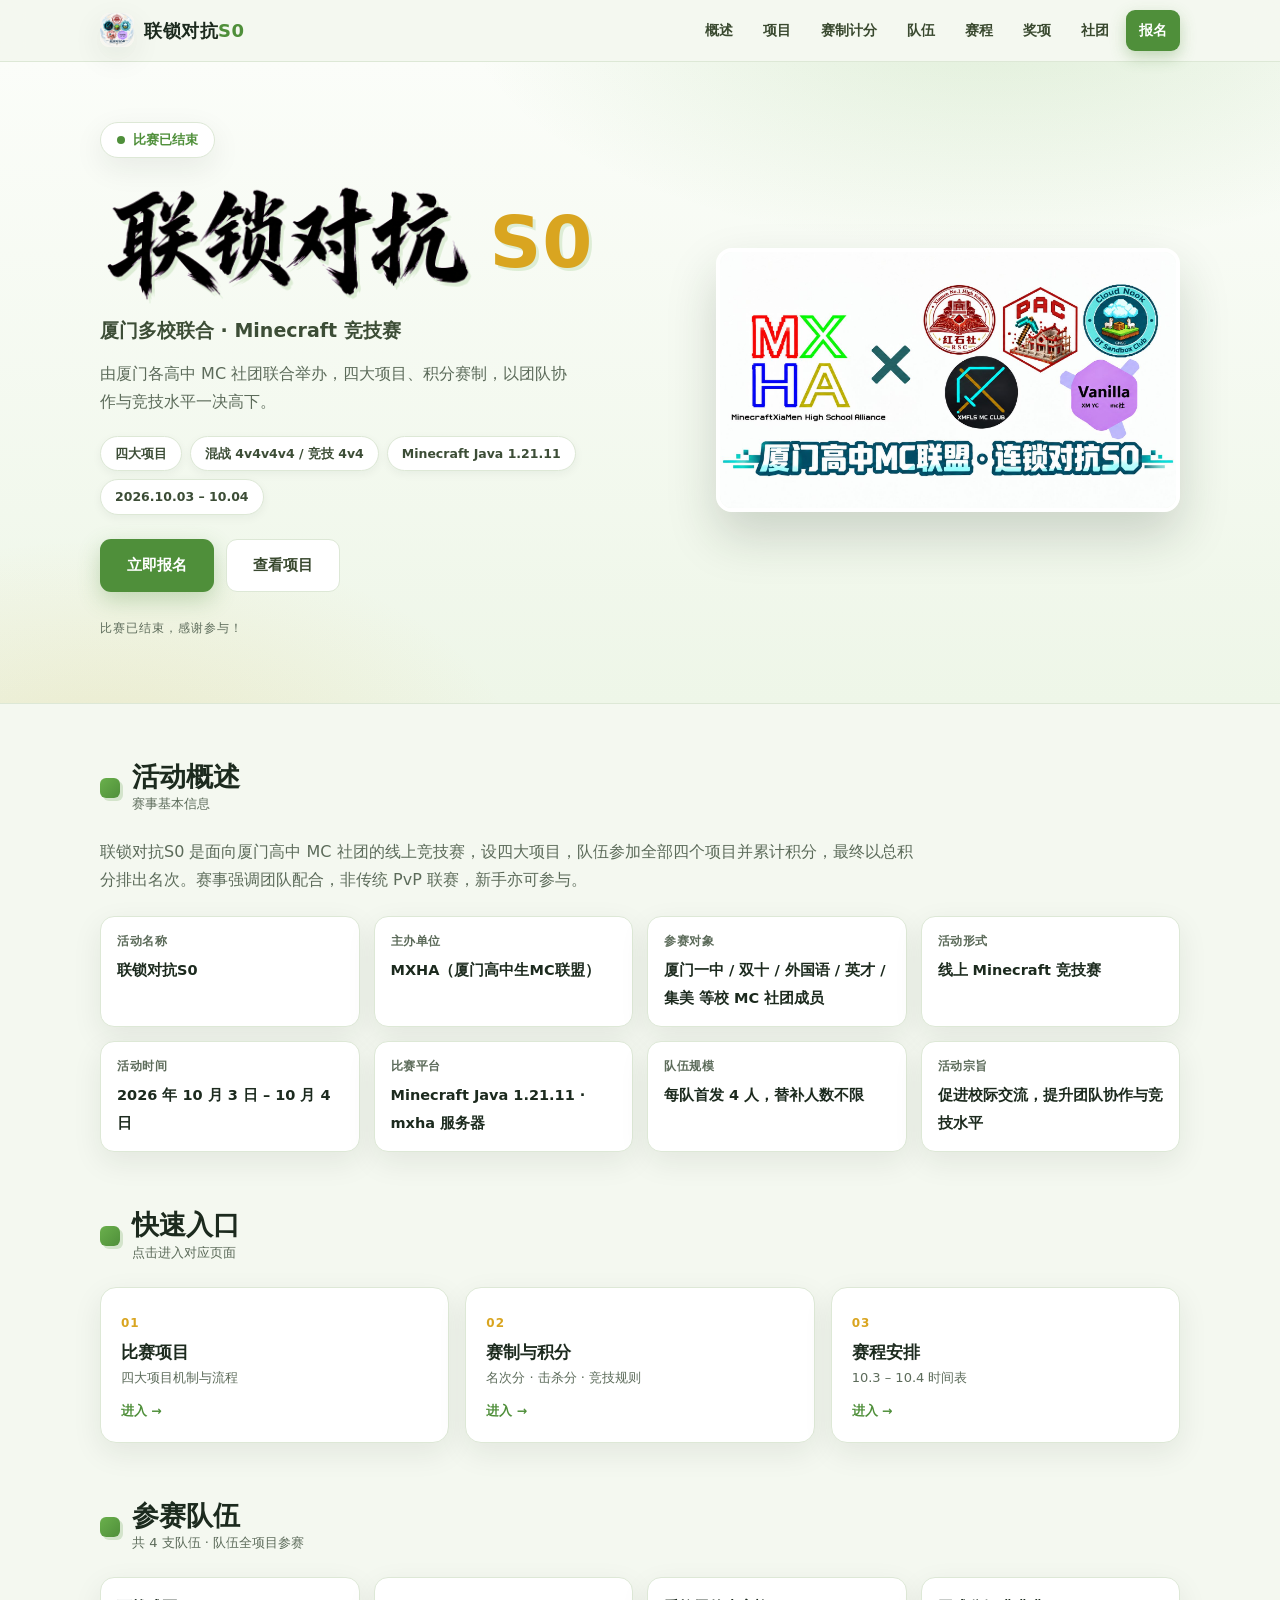
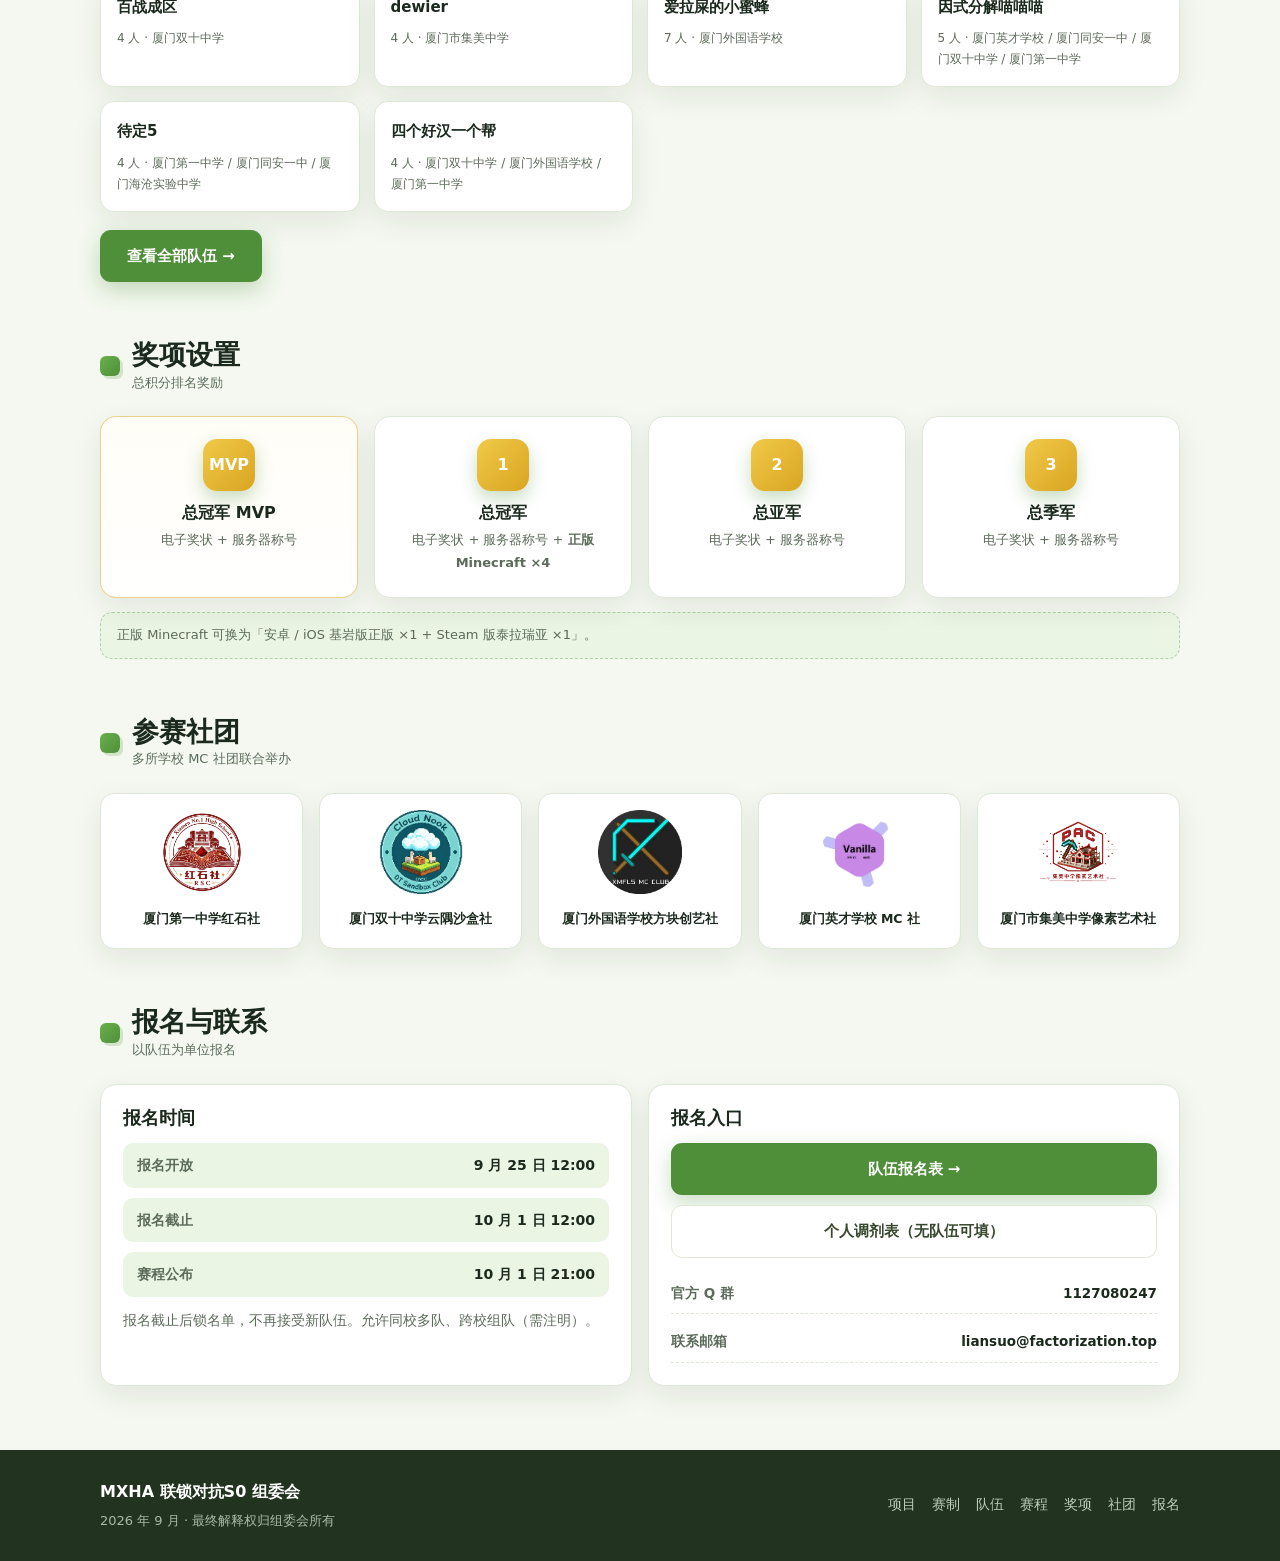
==== commit 03d9634e: "赛程时间延后为19:00-20:30/21:00-22:30，同步网站与赛程海报(v33)" ====
--- a/index.html
+++ b/index.html
@@ -6,7 +6,7 @@
 <meta name="description" content="联锁对抗S0 · 厦门多校联合 Minecraft 竞技赛｜四大项目 · 积分赛制｜2026.10.03–10.04">
 <title>联锁对抗S0 · 厦门多校联合 Minecraft 竞技赛</title>
 <link rel="icon" href="assets/海报-圆形版.png">
-<link rel="stylesheet" href="styles.css?v=30">
+<link rel="stylesheet" href="styles.css?v=33">
 </head>
 <body>
 
@@ -54,7 +54,7 @@
         <a class="btn btn-primary" href="index.html#join">立即报名</a>
         <a class="btn btn-ghost" href="projects.html">查看项目</a>
       </div>
-      <div class="countdown" id="countdown" data-target="2026-10-03T18:00:00+08:00"></div>
+      <div class="countdown" id="countdown" data-target="2026-10-03T19:00:00+08:00"></div>
     </div>
     <div class="hero-art">
       <img src="assets/海报-横版.jpg" alt="联锁对抗S0 宣传海报">
@@ -118,12 +118,12 @@
   <div class="team-preview" id="teamPreview"></div>
   <noscript>
     <div class="team-preview">
-      <a class="tmini" href="teams.html"><span class="tmini-head"><span class="tmini-name">待定1</span></span><span class="tmini-meta">4 人 · 厦门双十中学</span></a>
+      <a class="tmini" href="teams.html"><span class="tmini-head"><span class="tmini-name">百战成区</span></span><span class="tmini-meta">4 人 · 厦门双十中学</span></a>
       <a class="tmini" href="teams.html"><span class="tmini-head"><span class="tmini-name">dewier</span></span><span class="tmini-meta">4 人 · 厦门市集美中学</span></a>
       <a class="tmini" href="teams.html"><span class="tmini-head"><span class="tmini-name">爱拉屎的小蜜蜂</span></span><span class="tmini-meta">7 人 · 厦门外国语学校</span></a>
-      <a class="tmini" href="teams.html"><span class="tmini-head"><span class="tmini-name">因式分解喵喵喵</span></span><span class="tmini-meta">4 人 · 厦门英才学校 / 厦门同安一中 / 厦门双十中学</span></a>
+      <a class="tmini" href="teams.html"><span class="tmini-head"><span class="tmini-name">因式分解喵喵喵</span></span><span class="tmini-meta">5 人 · 厦门英才学校 / 厦门同安一中 / 厦门双十中学 / 厦门第一中学</span></a>
       <a class="tmini" href="teams.html"><span class="tmini-head"><span class="tmini-name">待定5</span></span><span class="tmini-meta">4 人 · 厦门第一中学 / 厦门同安一中 / 厦门海沧实验中学</span></a>
-      <a class="tmini" href="teams.html"><span class="tmini-head"><span class="tmini-name">待定6</span></span><span class="tmini-meta">4 人 · 厦门第一中学 / 厦门外国语学校 / 厦门双十中学</span></a>
+      <a class="tmini" href="teams.html"><span class="tmini-head"><span class="tmini-name">四个好汉一个帮</span></span><span class="tmini-meta">4 人 · 厦门双十中学 / 厦门外国语学校 / 厦门第一中学</span></a>
     </div>
   </noscript>
   <div class="hero-actions" style="margin-top:18px">
@@ -209,8 +209,8 @@
   </div>
 </footer>
 
-<script src="app.js?v=30"></script>
-<script src="data/teams.js?v=30"></script>
+<script src="app.js?v=33"></script>
+<script src="data/teams.js?v=33"></script>
 <script>
 (function () {
   'use strict';
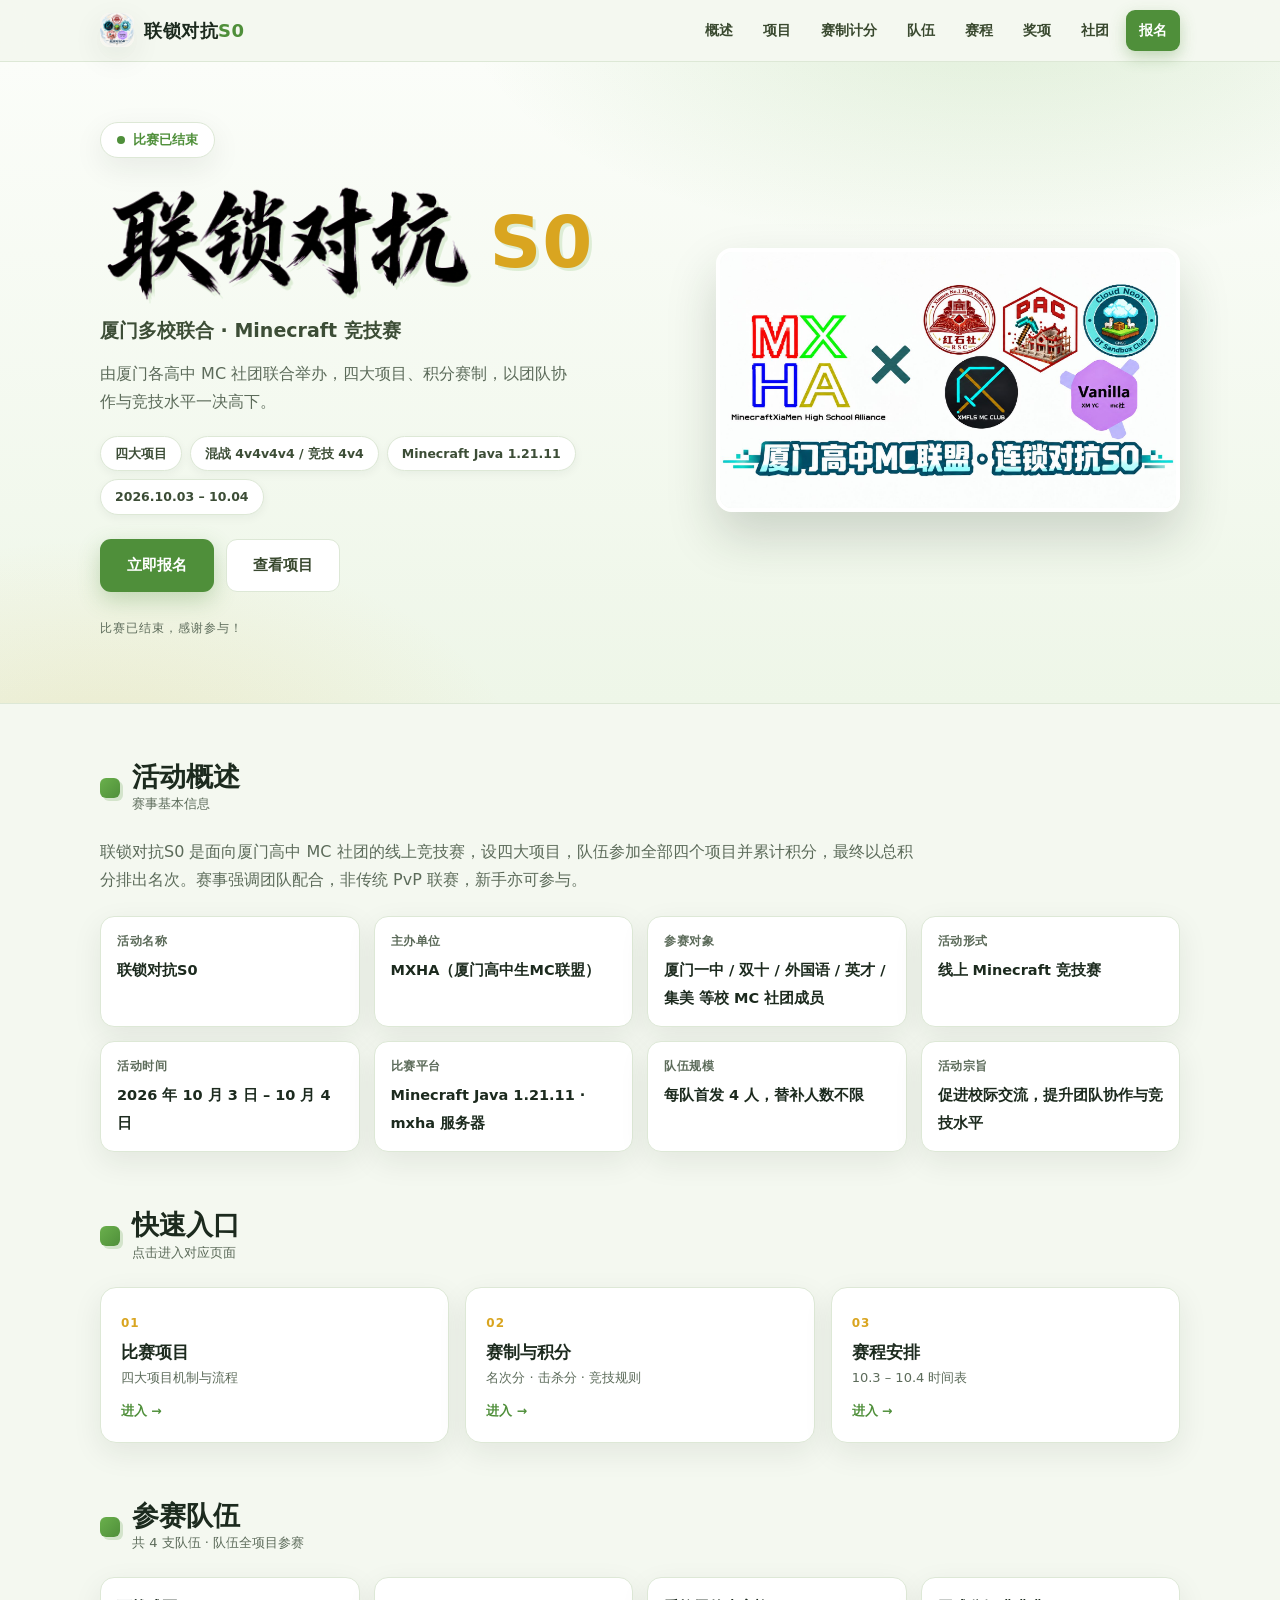
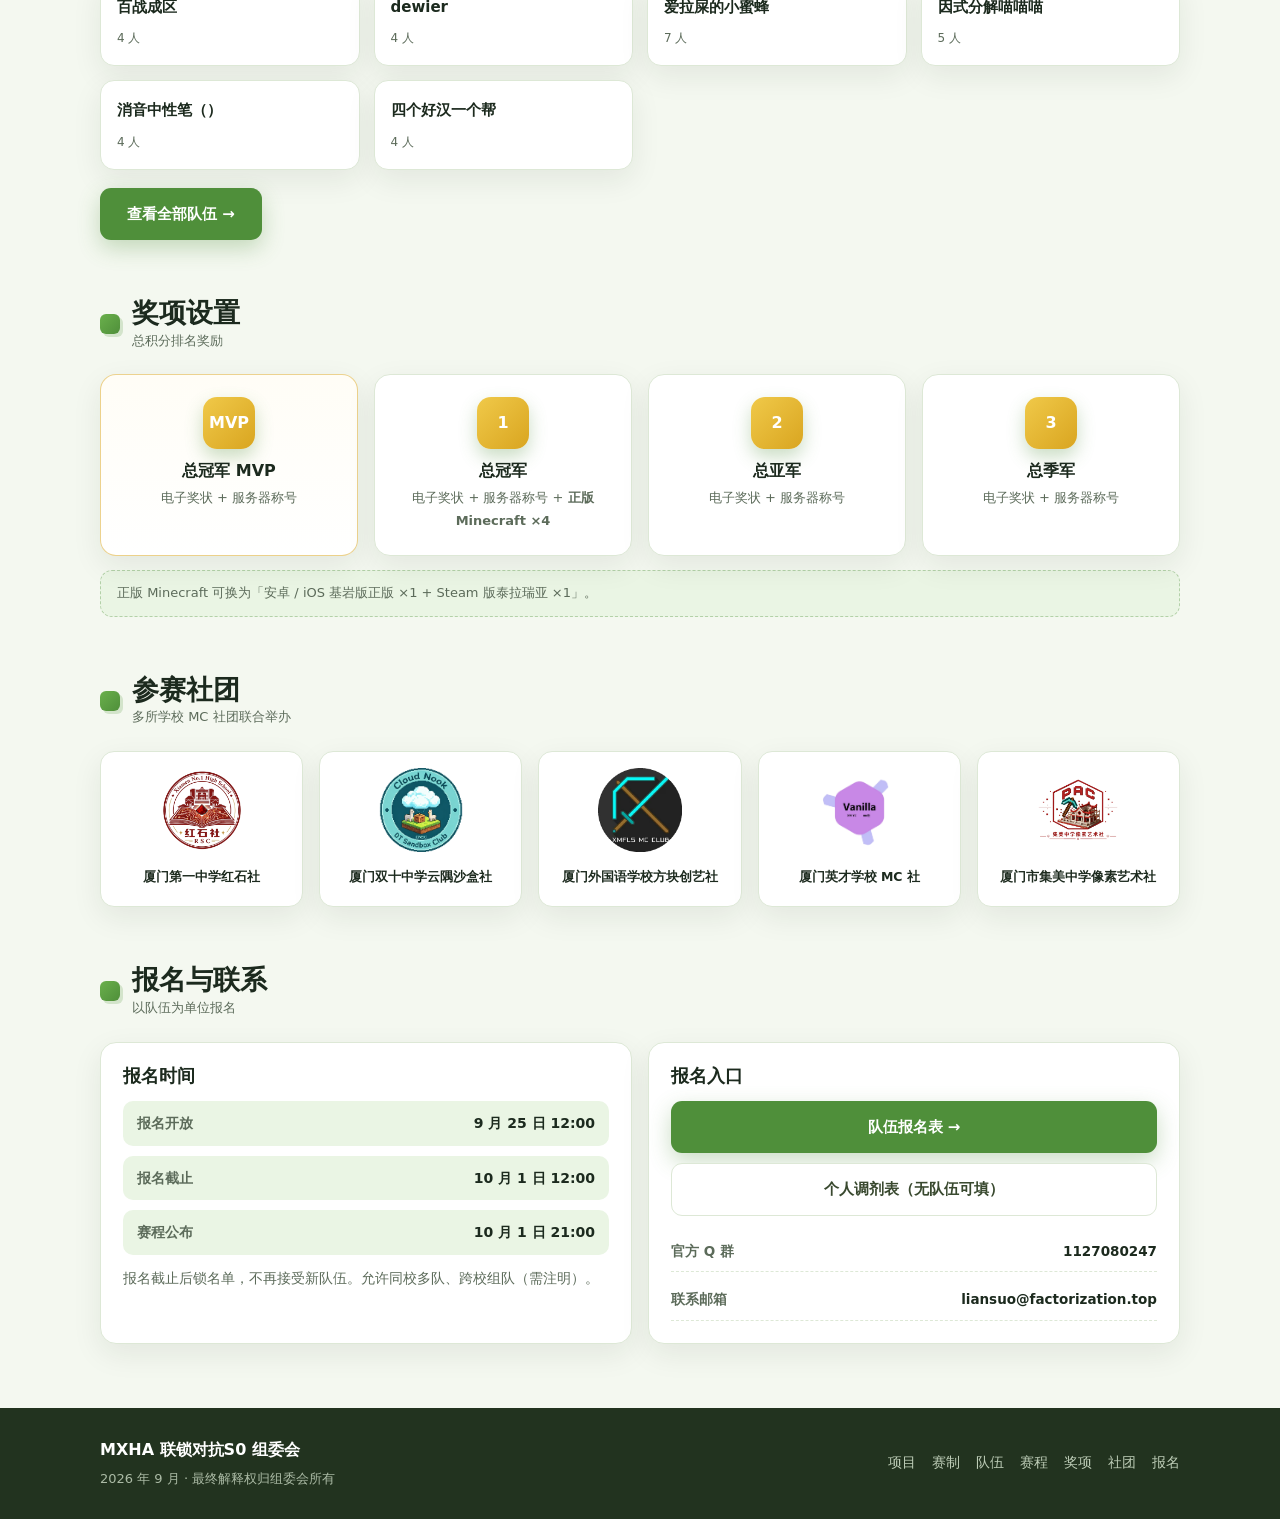
==== commit e950535a: "新增对阵表(两日+合并长图)与结算海报；赛程文本修正、队伍与名单同步(v36)" ====
--- a/index.html
+++ b/index.html
@@ -6,7 +6,7 @@
 <meta name="description" content="联锁对抗S0 · 厦门多校联合 Minecraft 竞技赛｜四大项目 · 积分赛制｜2026.10.03–10.04">
 <title>联锁对抗S0 · 厦门多校联合 Minecraft 竞技赛</title>
 <link rel="icon" href="assets/海报-圆形版.png">
-<link rel="stylesheet" href="styles.css?v=33">
+<link rel="stylesheet" href="styles.css?v=36">
 </head>
 <body>
 
@@ -118,12 +118,12 @@
   <div class="team-preview" id="teamPreview"></div>
   <noscript>
     <div class="team-preview">
-      <a class="tmini" href="teams.html"><span class="tmini-head"><span class="tmini-name">百战成区</span></span><span class="tmini-meta">4 人 · 厦门双十中学</span></a>
-      <a class="tmini" href="teams.html"><span class="tmini-head"><span class="tmini-name">dewier</span></span><span class="tmini-meta">4 人 · 厦门市集美中学</span></a>
-      <a class="tmini" href="teams.html"><span class="tmini-head"><span class="tmini-name">爱拉屎的小蜜蜂</span></span><span class="tmini-meta">7 人 · 厦门外国语学校</span></a>
-      <a class="tmini" href="teams.html"><span class="tmini-head"><span class="tmini-name">因式分解喵喵喵</span></span><span class="tmini-meta">5 人 · 厦门英才学校 / 厦门同安一中 / 厦门双十中学 / 厦门第一中学</span></a>
-      <a class="tmini" href="teams.html"><span class="tmini-head"><span class="tmini-name">待定5</span></span><span class="tmini-meta">4 人 · 厦门第一中学 / 厦门同安一中 / 厦门海沧实验中学</span></a>
-      <a class="tmini" href="teams.html"><span class="tmini-head"><span class="tmini-name">四个好汉一个帮</span></span><span class="tmini-meta">4 人 · 厦门双十中学 / 厦门外国语学校 / 厦门第一中学</span></a>
+      <a class="tmini" href="teams.html"><span class="tmini-head"><span class="tmini-name">百战成区</span></span><span class="tmini-meta">4 人</span></a>
+      <a class="tmini" href="teams.html"><span class="tmini-head"><span class="tmini-name">dewier</span></span><span class="tmini-meta">4 人</span></a>
+      <a class="tmini" href="teams.html"><span class="tmini-head"><span class="tmini-name">爱拉屎的小蜜蜂</span></span><span class="tmini-meta">7 人</span></a>
+      <a class="tmini" href="teams.html"><span class="tmini-head"><span class="tmini-name">因式分解喵喵喵</span></span><span class="tmini-meta">5 人</span></a>
+      <a class="tmini" href="teams.html"><span class="tmini-head"><span class="tmini-name">消音中性笔（）</span></span><span class="tmini-meta">4 人</span></a>
+      <a class="tmini" href="teams.html"><span class="tmini-head"><span class="tmini-name">四个好汉一个帮</span></span><span class="tmini-meta">4 人</span></a>
     </div>
   </noscript>
   <div class="hero-actions" style="margin-top:18px">
@@ -209,8 +209,8 @@
   </div>
 </footer>
 
-<script src="app.js?v=33"></script>
-<script src="data/teams.js?v=33"></script>
+<script src="app.js?v=36"></script>
+<script src="data/teams.js?v=36"></script>
 <script>
 (function () {
   'use strict';
@@ -231,7 +231,7 @@
     a.appendChild(head);
     var meta = document.createElement('span');
     meta.className = 'tmini-meta';
-    meta.textContent = t.members.length + ' 人 · ' + t.schools.join(' / ');
+    meta.textContent = t.members.length + ' 人';
     a.appendChild(meta);
     host.appendChild(a);
   });
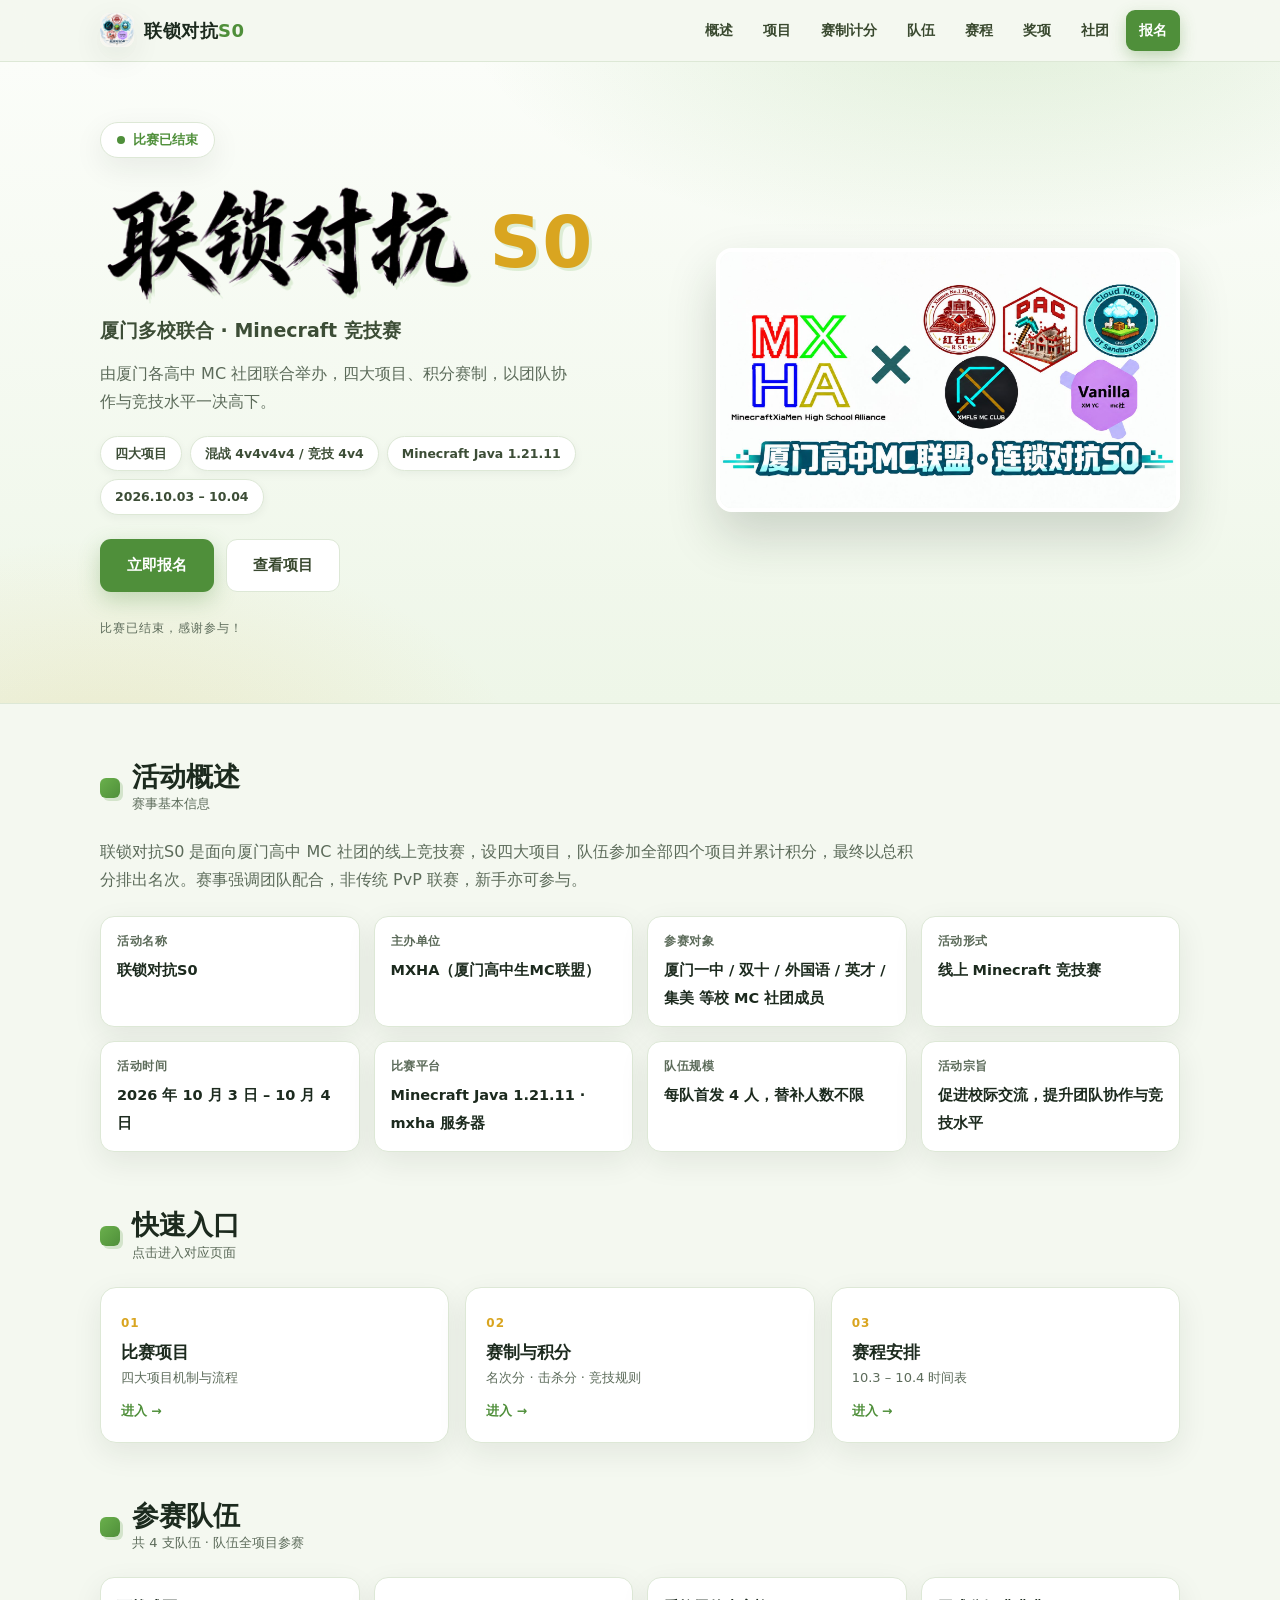
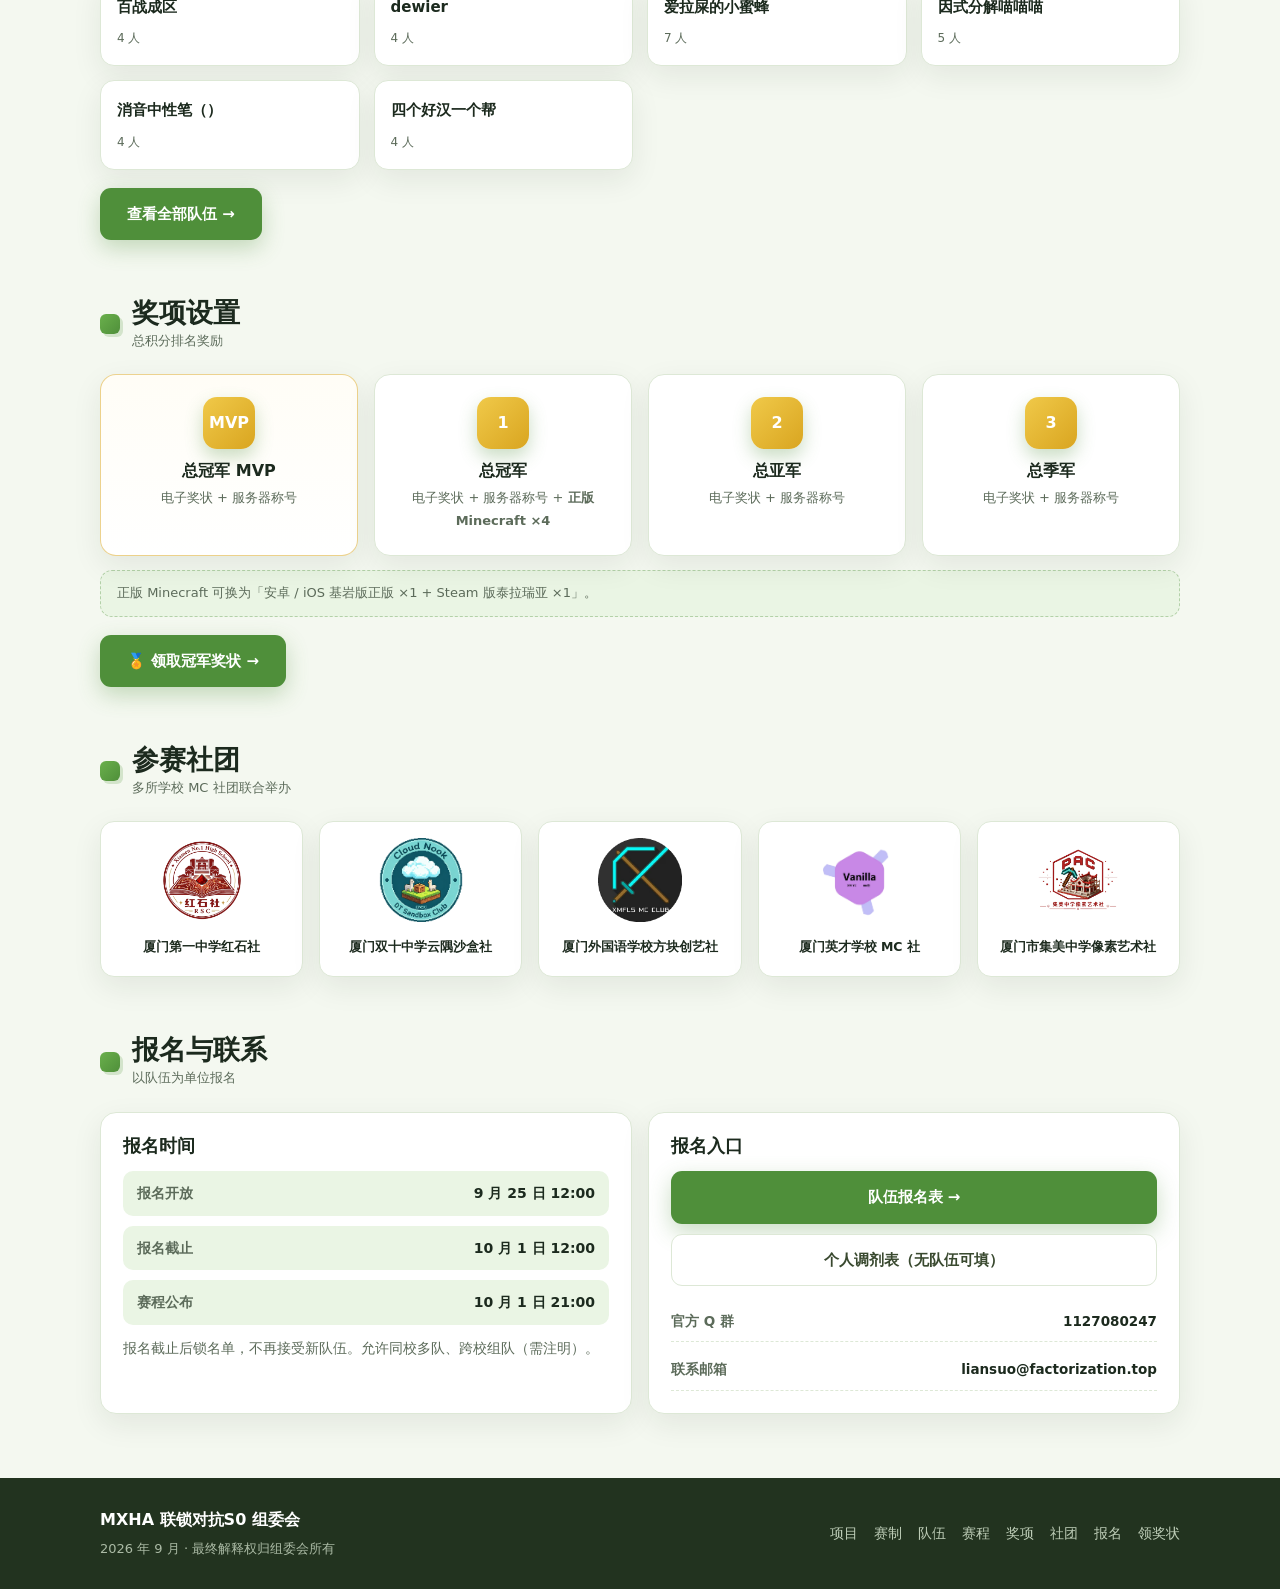
==== commit 3a311354: "新增冠军奖状(团队/个人/空白/按成员)与认领页 cert.html，主页奖项区加入口(v37)" ====
--- a/index.html
+++ b/index.html
@@ -6,7 +6,7 @@
 <meta name="description" content="联锁对抗S0 · 厦门多校联合 Minecraft 竞技赛｜四大项目 · 积分赛制｜2026.10.03–10.04">
 <title>联锁对抗S0 · 厦门多校联合 Minecraft 竞技赛</title>
 <link rel="icon" href="assets/海报-圆形版.png">
-<link rel="stylesheet" href="styles.css?v=36">
+<link rel="stylesheet" href="styles.css?v=37">
 </head>
 <body>
 
@@ -144,6 +144,9 @@
     <div class="award"><div class="medal">3</div><h3>总季军</h3><p>电子奖状 + 服务器称号</p></div>
   </div>
   <div class="note">正版 Minecraft 可换为「安卓 / iOS 基岩版正版 ×1 + Steam 版泰拉瑞亚 ×1」。</div>
+  <div class="hero-actions" style="margin-top:18px">
+    <a class="btn btn-primary" href="cert.html">🏅 领取冠军奖状 →</a>
+  </div>
 </section>
 
 <!-- ================= 社团 ================= -->
@@ -205,12 +208,13 @@
       <a href="#awards">奖项</a>
       <a href="#clubs">社团</a>
       <a href="#join">报名</a>
+      <a href="cert.html">领奖状</a>
     </div>
   </div>
 </footer>
 
-<script src="app.js?v=36"></script>
-<script src="data/teams.js?v=36"></script>
+<script src="app.js?v=37"></script>
+<script src="data/teams.js?v=37"></script>
 <script>
 (function () {
   'use strict';
--- a/styles.css
+++ b/styles.css
@@ -331,3 +331,14 @@
 
 
 
+
+
+/* ===== 奖状领取 ===== */
+.cert-box{background:var(--card);border:1px solid var(--line);border-radius:var(--radius);padding:24px;box-shadow:var(--shadow);max-width:820px}
+.cert-tip{font-size:15px;color:#3c4d36;margin-bottom:16px}
+.cert-form{display:flex;gap:10px;flex-wrap:wrap}
+.cert-form input{flex:1;min-width:220px;padding:12px 16px;border:1px solid var(--line);border-radius:11px;font-size:15px;font-family:inherit;outline:none}
+.cert-form input:focus{border-color:var(--grass)}
+.cert-result{margin-top:20px}
+.cert-img{width:100%;border-radius:12px;border:1px solid var(--line);box-shadow:var(--shadow);margin-bottom:14px}
+.cert-err{color:#c0504d;font-size:14px;background:#fdf1f0;border:1px solid #f2d3d2;border-radius:10px;padding:10px 14px}
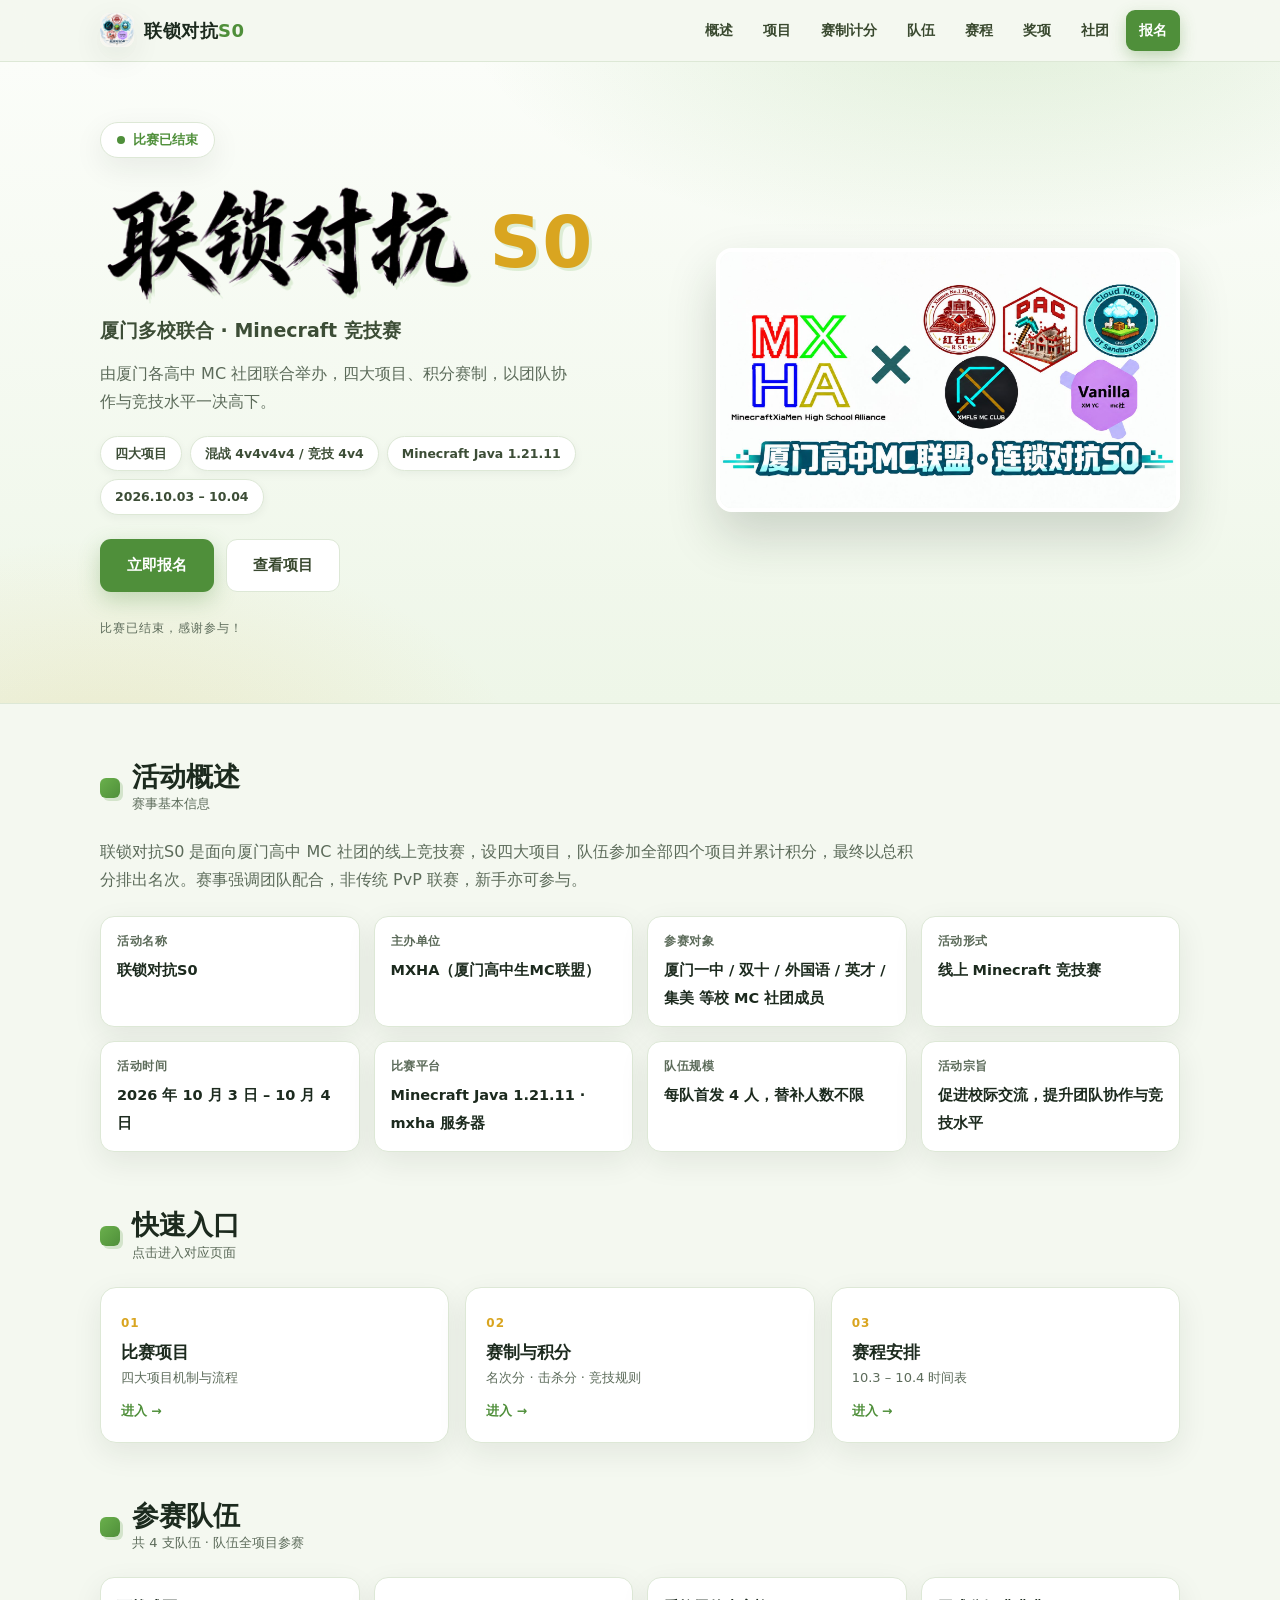
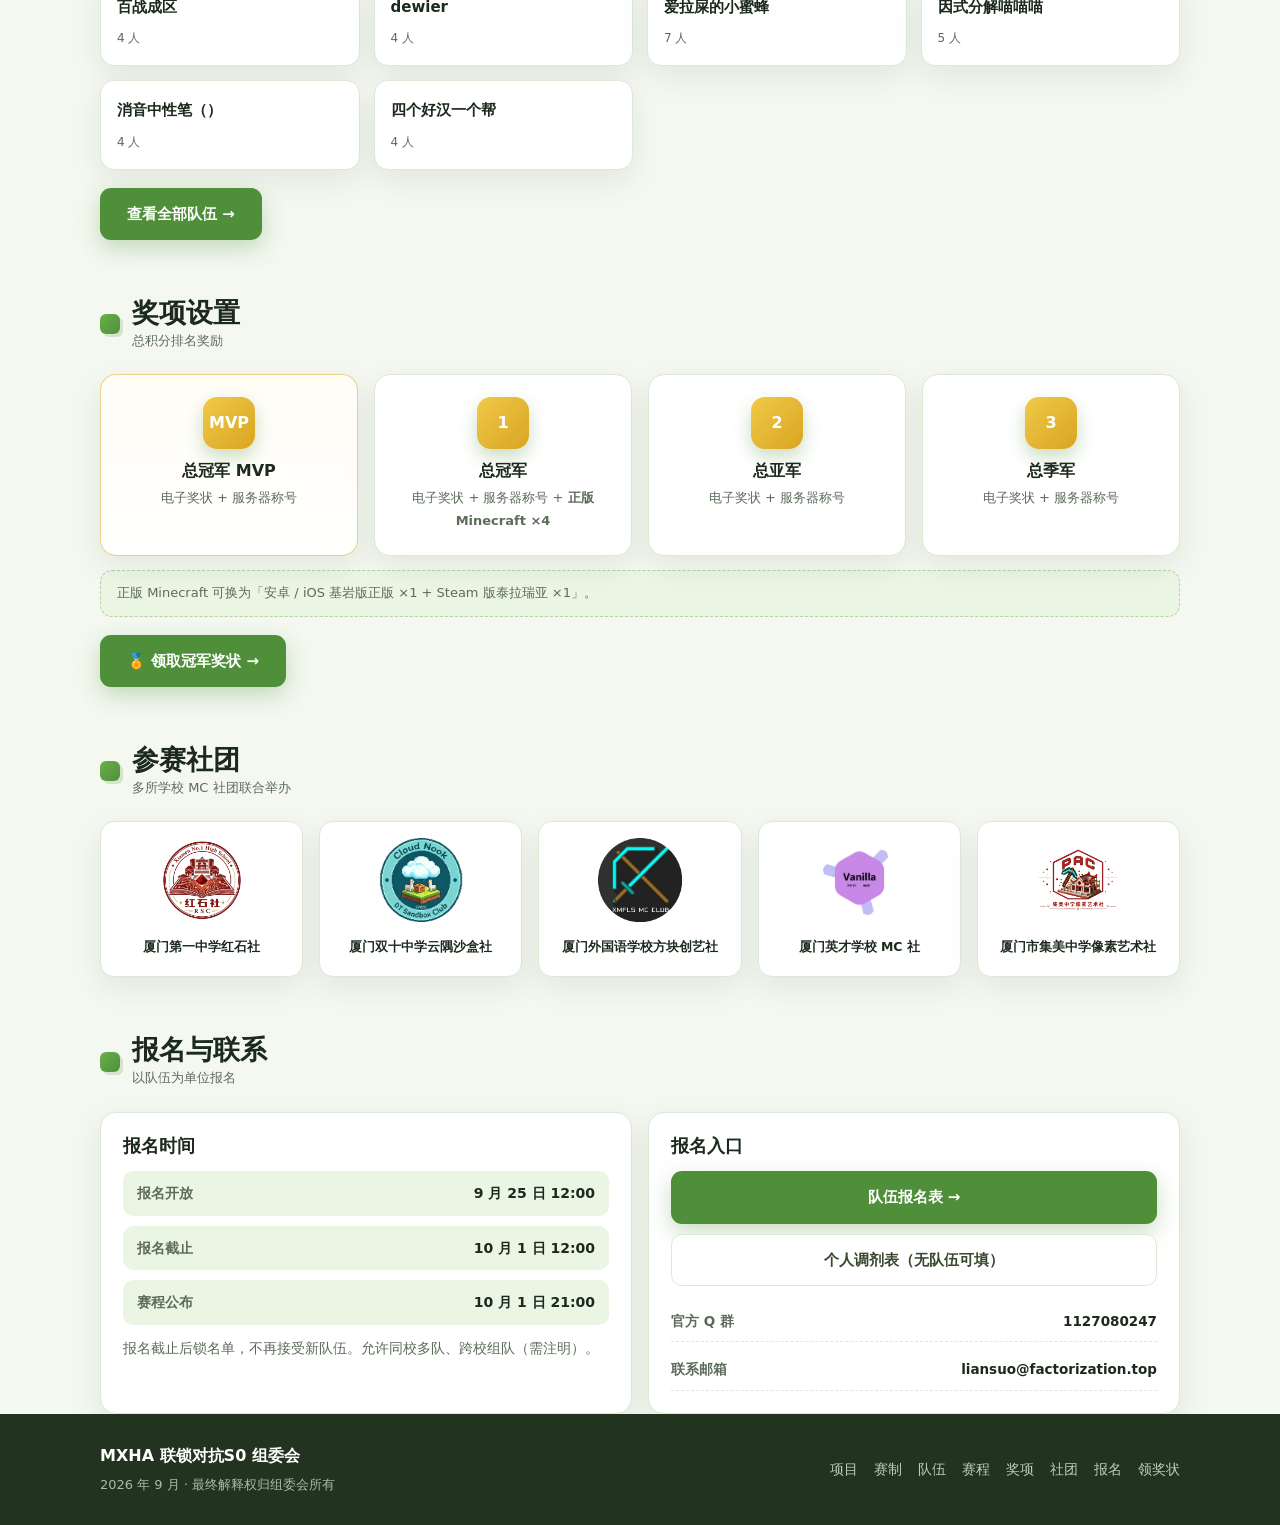
==== commit f434c05f: "认领页改版(单表单领取团队+个人奖状)、页脚吸底、去掉示例提示(v42)" ====
--- a/index.html
+++ b/index.html
@@ -6,7 +6,7 @@
 <meta name="description" content="联锁对抗S0 · 厦门多校联合 Minecraft 竞技赛｜四大项目 · 积分赛制｜2026.10.03–10.04">
 <title>联锁对抗S0 · 厦门多校联合 Minecraft 竞技赛</title>
 <link rel="icon" href="assets/海报-圆形版.png">
-<link rel="stylesheet" href="styles.css?v=37">
+<link rel="stylesheet" href="styles.css?v=42">
 </head>
 <body>
 
@@ -213,8 +213,8 @@
   </div>
 </footer>
 
-<script src="app.js?v=37"></script>
-<script src="data/teams.js?v=37"></script>
+<script src="app.js?v=42"></script>
+<script src="data/teams.js?v=42"></script>
 <script>
 (function () {
   'use strict';
--- a/styles.css
+++ b/styles.css
@@ -334,11 +334,39 @@
 
 
 /* ===== 奖状领取 ===== */
-.cert-box{background:var(--card);border:1px solid var(--line);border-radius:var(--radius);padding:24px;box-shadow:var(--shadow);max-width:820px}
+.cert-hero{display:grid;grid-template-columns:1.1fr .9fr;gap:24px;align-items:center;background:linear-gradient(135deg,#fbfdf9,#eef6e8);border:1px solid var(--line);border-radius:var(--radius);padding:26px 28px;box-shadow:var(--shadow);margin-bottom:26px}
+.cert-badge{display:inline-block;font-size:12px;font-weight:800;color:#fff;background:var(--gold);border-radius:999px;padding:4px 14px;letter-spacing:1px}
+.cert-hero-txt h3{font-size:26px;font-weight:900;margin:10px 0 8px}
+.cert-hero-txt p{font-size:14px;color:var(--muted)}
+.cert-hero-art{width:100%;border-radius:12px;border:1px solid var(--line);box-shadow:var(--shadow)}
+.cert-wrap{max-width:900px;background:var(--card);border:1px solid var(--line);border-radius:var(--radius);box-shadow:var(--shadow);overflow:hidden}
+.cert-tabs{display:flex;background:var(--grass-soft);border-bottom:1px solid var(--line)}
+.cert-tab{flex:1;padding:16px;border:0;background:transparent;font-family:inherit;font-size:16px;font-weight:800;color:#3c4d36;cursor:pointer;position:relative;transition:.2s}
+.cert-tab:hover{color:var(--grass)}
+.cert-tab.active{color:var(--grass);background:#fff}
+.cert-tab.active::after{content:"";position:absolute;left:0;right:0;bottom:-1px;height:3px;background:var(--grass)}
+.cert-panel{padding:26px 26px 8px}
 .cert-tip{font-size:15px;color:#3c4d36;margin-bottom:16px}
 .cert-form{display:flex;gap:10px;flex-wrap:wrap}
-.cert-form input{flex:1;min-width:220px;padding:12px 16px;border:1px solid var(--line);border-radius:11px;font-size:15px;font-family:inherit;outline:none}
-.cert-form input:focus{border-color:var(--grass)}
-.cert-result{margin-top:20px}
-.cert-img{width:100%;border-radius:12px;border:1px solid var(--line);box-shadow:var(--shadow);margin-bottom:14px}
-.cert-err{color:#c0504d;font-size:14px;background:#fdf1f0;border:1px solid #f2d3d2;border-radius:10px;padding:10px 14px}
+.cert-form input{flex:1;min-width:200px;padding:12px 16px;border:1px solid var(--line);border-radius:11px;font-size:15px;font-family:inherit;outline:none;transition:.2s}
+.cert-form input:focus{border-color:var(--grass);box-shadow:0 0 0 3px rgba(79,143,58,.12)}
+.cert-form .btn{white-space:nowrap}
+.cert-result{padding:0 26px 26px}
+.cert-result:empty{padding:0}
+.cert-preview{margin-top:18px}
+.cert-img{width:100%;border-radius:12px;border:1px solid var(--line);box-shadow:var(--shadow)}
+.cert-preview-actions{margin-top:16px;text-align:center}
+.cert-err{margin-top:16px;color:#c0504d;font-size:14px;background:#fdf1f0;border:1px solid #f2d3d2;border-radius:10px;padding:10px 14px}
+@media(max-width:820px){.cert-hero{grid-template-columns:1fr}.cert-hero-art{order:-1}}
+
+.cert-grid{display:grid;grid-template-columns:1fr 1fr;gap:18px;margin-top:18px}
+.cert-card{margin:0;background:var(--bg);border:1px solid var(--line);border-radius:14px;padding:14px}
+.cert-card figcaption{font-size:14px;font-weight:800;color:var(--grass);margin-bottom:10px;text-align:center}
+.cert-card img{width:100%;border-radius:10px;border:1px solid var(--line);box-shadow:var(--shadow);margin-bottom:12px}
+.cert-card .btn{display:block;text-align:center}
+@media(max-width:820px){.cert-grid{grid-template-columns:1fr}}
+
+/* ===== 页脚吸底 ===== */
+body{min-height:100vh;display:flex;flex-direction:column}
+main{flex:1 0 auto;width:100%}
+.footer{margin-top:auto}
